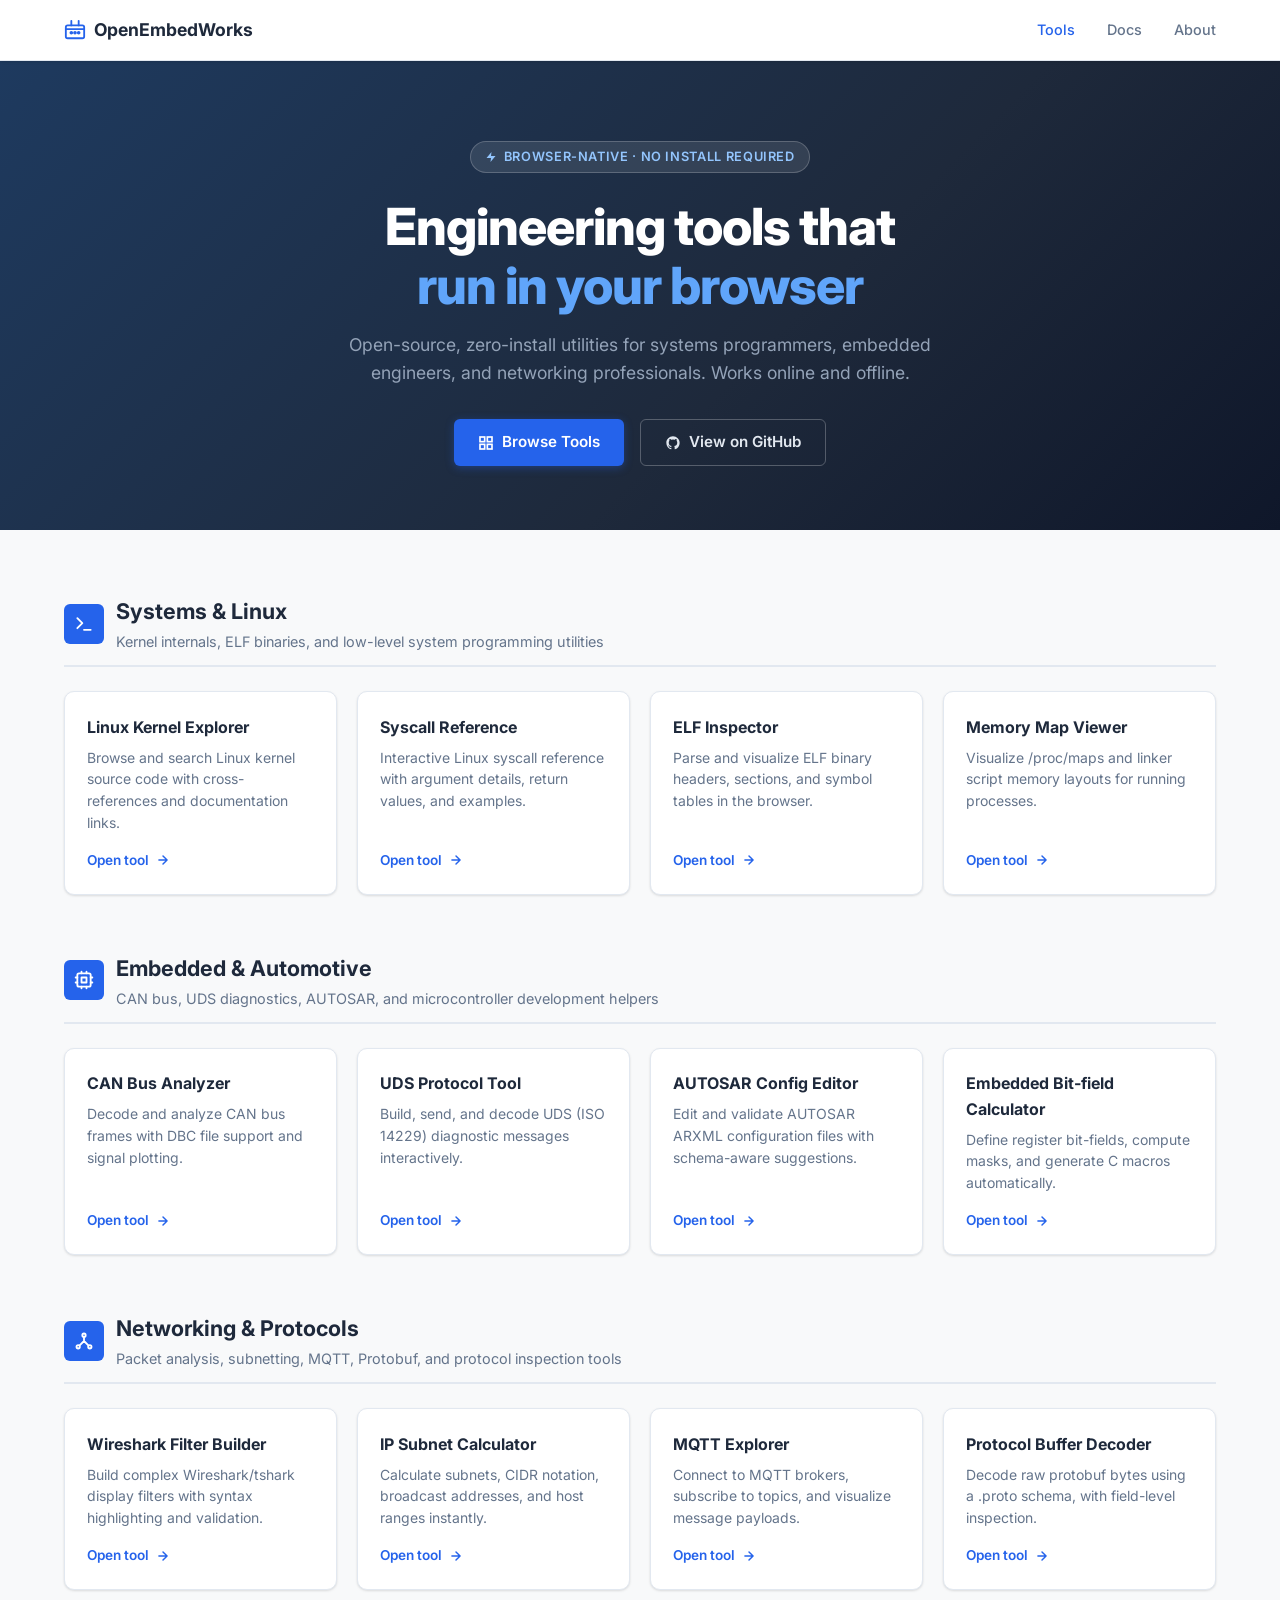
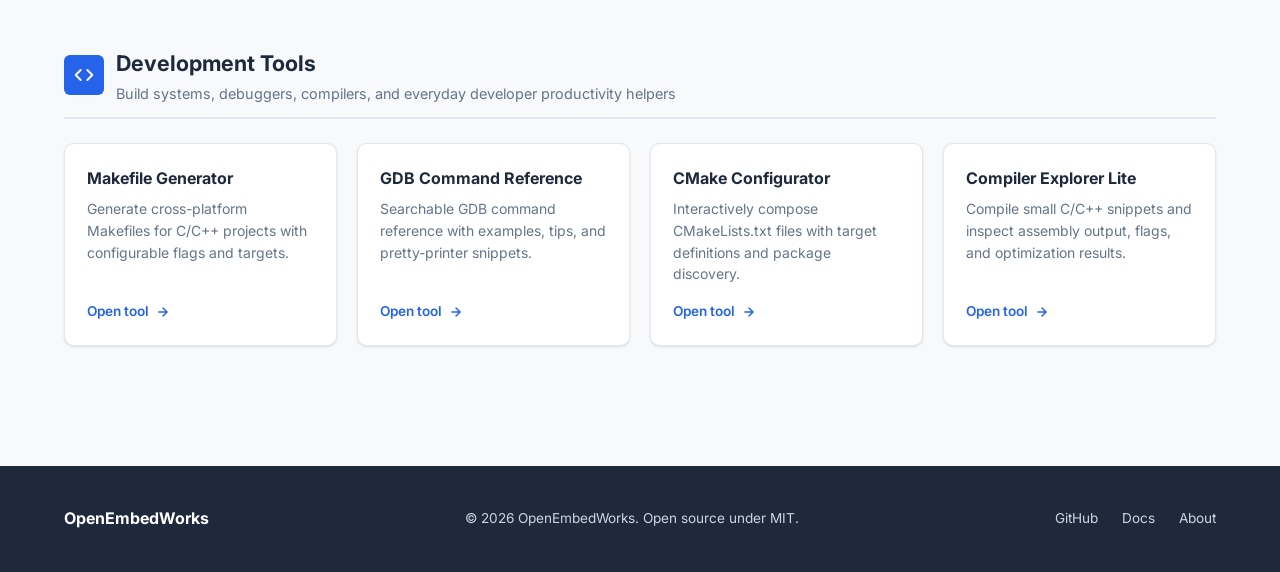
==== index.html @ 78b54194 "feat: add GitHub Pages hub with tool cards, service worker, and responsive design" ====
<!DOCTYPE html>
<html lang="en">
<head>
  <meta charset="UTF-8" />
  <meta name="viewport" content="width=device-width, initial-scale=1.0" />
  <title>OpenEmbedWorks – Browser-Native Engineering Tools</title>
  <meta name="description" content="A hub of free, browser-native engineering tools for systems programming, embedded, automotive, networking, and software development." />

  <!-- Preconnect for fonts -->
  <link rel="preconnect" href="https://fonts.googleapis.com" />
  <link rel="preconnect" href="https://fonts.gstatic.com" crossorigin />
  <link
    href="https://fonts.googleapis.com/css2?family=Inter:wght@400;500;600;700;800&family=JetBrains+Mono:wght@400;500&display=swap"
    rel="stylesheet"
  />

  <!-- Stylesheet -->
  <link rel="stylesheet" href="assets/css/style.css" />

  <!-- Theme color for mobile browsers -->
  <meta name="theme-color" content="#1e293b" />
</head>
<body>

  <!-- ============================================================
       NAVIGATION
       - Add new top-level pages here as <li> items.
       - Set aria-current="page" on the active link.
  ============================================================ -->
  <nav class="site-nav" aria-label="Main navigation">
    <div class="container">
      <!-- Brand / logo -->
      <a href="/" class="nav-brand" aria-label="OpenEmbedWorks home">
        <!-- Circuit-board icon -->
        <svg width="22" height="22" viewBox="0 0 24 24" fill="none"
             stroke="currentColor" stroke-width="2" stroke-linecap="round"
             stroke-linejoin="round" aria-hidden="true">
          <rect x="2" y="7" width="20" height="14" rx="2"/>
          <path d="M16 2v5M8 2v5M2 11h20"/>
          <circle cx="8"  cy="15" r="1" fill="currentColor"/>
          <circle cx="12" cy="15" r="1" fill="currentColor"/>
          <circle cx="16" cy="15" r="1" fill="currentColor"/>
        </svg>
        <span>OpenEmbedWorks</span>
      </a>

      <!-- Navigation links -->
      <ul class="nav-links" role="list">
        <li><a href="/#tools"  aria-current="page">Tools</a></li>
        <li><a href="/docs">Docs</a></li>
        <li><a href="/about">About</a></li>
      </ul>
    </div>
  </nav>

  <!-- ============================================================
       HERO SECTION
  ============================================================ -->
  <header class="hero" role="banner">
    <div class="container">
      <div class="hero-badge">
        <!-- Zap icon -->
        <svg width="12" height="12" viewBox="0 0 24 24" fill="currentColor" aria-hidden="true">
          <path d="M13 2L3 14h9l-1 8 10-12h-9l1-8z"/>
        </svg>
        Browser-Native · No Install Required
      </div>

      <h1>Engineering tools that<br/><span>run in your browser</span></h1>

      <p>
        Open-source, zero-install utilities for systems programmers, embedded
        engineers, and networking professionals. Works online and offline.
      </p>

      <div class="hero-actions">
        <a href="#tools" class="btn btn-primary">
          <!-- Grid icon -->
          <svg width="16" height="16" viewBox="0 0 24 24" fill="none"
               stroke="currentColor" stroke-width="2.5" aria-hidden="true">
            <rect x="3" y="3" width="7" height="7"/><rect x="14" y="3" width="7" height="7"/>
            <rect x="3" y="14" width="7" height="7"/><rect x="14" y="14" width="7" height="7"/>
          </svg>
          Browse Tools
        </a>
        <a href="https://github.com/openembedworks" class="btn btn-outline"
           target="_blank" rel="noopener noreferrer">
          <!-- GitHub icon -->
          <svg width="16" height="16" viewBox="0 0 24 24" fill="currentColor" aria-hidden="true">
            <path d="M12 2C6.477 2 2 6.477 2 12c0 4.418 2.865 8.166 6.839 9.489.5.092.682-.217.682-.482
              0-.237-.009-.866-.013-1.7-2.782.604-3.369-1.34-3.369-1.34-.454-1.156-1.11-1.463-1.11-1.463
              -.908-.62.069-.608.069-.608 1.003.07 1.531 1.03 1.531 1.03.892 1.529 2.341 1.087 2.91.831
              .092-.646.35-1.086.636-1.336-2.22-.253-4.555-1.11-4.555-4.943 0-1.091.39-1.984 1.029-2.683
              -.103-.253-.446-1.27.098-2.647 0 0 .84-.269 2.75 1.025A9.578 9.578 0 0 1 12 6.836a9.59 9.59
              0 0 1 2.504.337c1.909-1.294 2.747-1.025 2.747-1.025.546 1.377.202 2.394.1 2.647.64.699
              1.028 1.592 1.028 2.683 0 3.842-2.339 4.687-4.566 4.935.359.309.678.919.678 1.852 0
              1.336-.012 2.415-.012 2.743 0 .267.18.578.688.48C19.138 20.163 22 16.418 22 12c0-5.523-4.477-10-10-10z"/>
          </svg>
          View on GitHub
        </a>
      </div>
    </div>
  </header>

  <!-- ============================================================
       MAIN CONTENT – TOOL SECTIONS
       id="tools" is the anchor for the "Browse Tools" button.

       HOW TO ADD A NEW SECTION:
         1. Copy one of the <section> blocks below.
         2. Give it a new unique id (e.g. id="security").
         3. Update the section-header text and icon.
         4. Add a matching grid div: &lt;div class="tools-grid" id="grid-{category}"&gt;
         5. Add the new category id to CATEGORY_GRIDS in assets/js/main.js.
         6. Add tools with that category in tools.json.
  ============================================================ -->
  <main id="tools" class="tools-sections">
    <div class="container">

      <!-- 1. Systems & Linux -->
      <section class="category-section" aria-labelledby="heading-systems-linux">
        <div class="section-header">
          <div class="section-icon" aria-hidden="true">
            <!-- Terminal icon -->
            <svg width="20" height="20" viewBox="0 0 24 24" fill="none"
                 stroke="currentColor" stroke-width="2.2" stroke-linecap="round" stroke-linejoin="round">
              <polyline points="4 17 10 11 4 5"/><line x1="12" y1="19" x2="20" y2="19"/>
            </svg>
          </div>
          <div>
            <h2 id="heading-systems-linux">Systems &amp; Linux</h2>
            <p>Kernel internals, ELF binaries, and low-level system programming utilities</p>
          </div>
        </div>
        <!-- Tool cards are injected here by assets/js/main.js -->
        <div class="tools-grid" id="grid-systems-linux" role="list" aria-label="Systems and Linux tools"></div>
      </section>

      <!-- 2. Embedded & Automotive -->
      <section class="category-section" aria-labelledby="heading-embedded-automotive">
        <div class="section-header">
          <div class="section-icon" aria-hidden="true">
            <!-- Cpu icon -->
            <svg width="20" height="20" viewBox="0 0 24 24" fill="none"
                 stroke="currentColor" stroke-width="2.2" stroke-linecap="round" stroke-linejoin="round">
              <rect x="4" y="4" width="16" height="16" rx="2"/>
              <rect x="9" y="9" width="6" height="6"/>
              <path d="M9 2v2M15 2v2M9 20v2M15 20v2M2 9h2M2 15h2M20 9h2M20 15h2"/>
            </svg>
          </div>
          <div>
            <h2 id="heading-embedded-automotive">Embedded &amp; Automotive</h2>
            <p>CAN bus, UDS diagnostics, AUTOSAR, and microcontroller development helpers</p>
          </div>
        </div>
        <!-- Tool cards are injected here by assets/js/main.js -->
        <div class="tools-grid" id="grid-embedded-automotive" role="list" aria-label="Embedded and Automotive tools"></div>
      </section>

      <!-- 3. Networking & Protocols -->
      <section class="category-section" aria-labelledby="heading-networking-protocols">
        <div class="section-header">
          <div class="section-icon" aria-hidden="true">
            <!-- Network icon -->
            <svg width="20" height="20" viewBox="0 0 24 24" fill="none"
                 stroke="currentColor" stroke-width="2.2" stroke-linecap="round" stroke-linejoin="round">
              <circle cx="12" cy="5" r="2"/><circle cx="5" cy="19" r="2"/><circle cx="19" cy="19" r="2"/>
              <path d="M12 7v5M12 12l-5.2 5.2M12 12l5.2 5.2"/>
            </svg>
          </div>
          <div>
            <h2 id="heading-networking-protocols">Networking &amp; Protocols</h2>
            <p>Packet analysis, subnetting, MQTT, Protobuf, and protocol inspection tools</p>
          </div>
        </div>
        <!-- Tool cards are injected here by assets/js/main.js -->
        <div class="tools-grid" id="grid-networking-protocols" role="list" aria-label="Networking and Protocols tools"></div>
      </section>

      <!-- 4. Development Tools -->
      <section class="category-section" aria-labelledby="heading-development-tools">
        <div class="section-header">
          <div class="section-icon" aria-hidden="true">
            <!-- Code icon -->
            <svg width="20" height="20" viewBox="0 0 24 24" fill="none"
                 stroke="currentColor" stroke-width="2.2" stroke-linecap="round" stroke-linejoin="round">
              <polyline points="16 18 22 12 16 6"/><polyline points="8 6 2 12 8 18"/>
            </svg>
          </div>
          <div>
            <h2 id="heading-development-tools">Development Tools</h2>
            <p>Build systems, debuggers, compilers, and everyday developer productivity helpers</p>
          </div>
        </div>
        <!-- Tool cards are injected here by assets/js/main.js -->
        <div class="tools-grid" id="grid-development-tools" role="list" aria-label="Development tools"></div>
      </section>

    </div><!-- /.container -->
  </main>

  <!-- ============================================================
       FOOTER
  ============================================================ -->
  <footer class="site-footer" role="contentinfo">
    <div class="container">
      <div class="footer-inner">
        <span class="footer-brand">OpenEmbedWorks</span>

        <p class="footer-copy">
          &copy; <span id="footer-year"></span> OpenEmbedWorks. Open source under MIT.
        </p>

        <ul class="footer-links" role="list">
          <li><a href="https://github.com/openembedworks" target="_blank" rel="noopener noreferrer">GitHub</a></li>
          <li><a href="/docs">Docs</a></li>
          <li><a href="/about">About</a></li>
        </ul>
      </div>
    </div>
  </footer>

  <!-- Inline script: set current year in footer (no extra request needed) -->
  <script>
    document.getElementById('footer-year').textContent = new Date().getFullYear();
  </script>

  <!-- Main script: loads tools.json and renders cards, registers service worker -->
  <script src="assets/js/main.js" defer></script>

</body>
</html>
---- assets/css/style.css ----
/* ============================================================
   OpenEmbedWorks – Main Stylesheet
   File: assets/css/style.css

   How to customize:
   - Colors: edit the CSS custom properties in :root
   - Fonts: swap the Google Fonts import and update --font-*
   - Card grid columns: adjust --grid-cols-* breakpoints
   ============================================================ */

/* ---------- Reset & Custom Properties ---------- */
*, *::before, *::after { box-sizing: border-box; margin: 0; padding: 0; }

:root {
  --color-bg:          #f8f9fa;
  --color-surface:     #ffffff;
  --color-border:      #e2e8f0;
  --color-primary:     #2563eb;
  --color-primary-dark:#1d4ed8;
  --color-accent:      #0ea5e9;
  --color-text:        #1e293b;
  --color-muted:       #64748b;
  --color-footer-bg:   #1e293b;
  --color-footer-text: #cbd5e1;

  --shadow-sm: 0 1px 3px rgba(0,0,0,.08), 0 1px 2px rgba(0,0,0,.05);
  --shadow-md: 0 4px 12px rgba(0,0,0,.10);
  --shadow-lg: 0 8px 24px rgba(0,0,0,.12);

  --radius-sm: 6px;
  --radius-md: 10px;
  --radius-lg: 16px;

  --font-sans: 'Inter', system-ui, -apple-system, sans-serif;
  --font-mono: 'JetBrains Mono', 'Fira Code', monospace;

  --transition: 0.2s ease;

  --max-width: 1200px;
}

html { scroll-behavior: smooth; }

body {
  font-family: var(--font-sans);
  background: var(--color-bg);
  color: var(--color-text);
  line-height: 1.6;
  min-height: 100vh;
  display: flex;
  flex-direction: column;
}

a { color: var(--color-primary); text-decoration: none; }
a:hover { text-decoration: underline; }

img { max-width: 100%; display: block; }

/* ---------- Utility ---------- */
.container {
  max-width: var(--max-width);
  margin-inline: auto;
  padding-inline: 1.5rem;
}

.sr-only {
  position: absolute; width: 1px; height: 1px;
  overflow: hidden; clip: rect(0,0,0,0); white-space: nowrap;
}

/* ---------- Navigation ---------- */
.site-nav {
  position: sticky;
  top: 0;
  z-index: 100;
  background: var(--color-surface);
  border-bottom: 1px solid var(--color-border);
  box-shadow: var(--shadow-sm);
}

.site-nav .container {
  display: flex;
  align-items: center;
  justify-content: space-between;
  height: 60px;
}

.nav-brand {
  display: flex;
  align-items: center;
  gap: .5rem;
  font-weight: 700;
  font-size: 1.1rem;
  color: var(--color-text);
}

.nav-brand:hover { text-decoration: none; }

.nav-brand svg { color: var(--color-primary); }

.nav-links {
  display: flex;
  gap: 2rem;
  list-style: none;
}

.nav-links a {
  font-size: .9rem;
  font-weight: 500;
  color: var(--color-muted);
  transition: color var(--transition);
}

.nav-links a:hover,
.nav-links a[aria-current="page"] {
  color: var(--color-primary);
  text-decoration: none;
}

/* ---------- Hero ---------- */
.hero {
  background: linear-gradient(135deg, #1e3a5f 0%, #1e293b 60%, #0f172a 100%);
  color: #fff;
  padding: 5rem 0 4rem;
  text-align: center;
}

.hero-badge {
  display: inline-flex;
  align-items: center;
  gap: .4rem;
  background: rgba(255,255,255,.1);
  border: 1px solid rgba(255,255,255,.2);
  border-radius: 999px;
  padding: .3rem .9rem;
  font-size: .8rem;
  font-weight: 600;
  letter-spacing: .05em;
  text-transform: uppercase;
  margin-bottom: 1.5rem;
  color: #93c5fd;
}

.hero h1 {
  font-size: clamp(2rem, 5vw, 3.2rem);
  font-weight: 800;
  line-height: 1.15;
  margin-bottom: 1rem;
  letter-spacing: -.02em;
}

.hero h1 span { color: #60a5fa; }

.hero p {
  font-size: 1.1rem;
  color: #94a3b8;
  max-width: 600px;
  margin: 0 auto 2rem;
}

.hero-actions {
  display: flex;
  gap: 1rem;
  justify-content: center;
  flex-wrap: wrap;
}

.btn {
  display: inline-flex;
  align-items: center;
  gap: .5rem;
  padding: .65rem 1.5rem;
  border-radius: var(--radius-sm);
  font-size: .95rem;
  font-weight: 600;
  transition: all var(--transition);
  cursor: pointer;
  border: none;
}

.btn-primary {
  background: var(--color-primary);
  color: #fff;
  box-shadow: 0 2px 8px rgba(37,99,235,.35);
}

.btn-primary:hover {
  background: var(--color-primary-dark);
  text-decoration: none;
  transform: translateY(-1px);
  box-shadow: 0 4px 14px rgba(37,99,235,.45);
}

.btn-outline {
  background: transparent;
  color: #e2e8f0;
  border: 1px solid rgba(255,255,255,.25);
}

.btn-outline:hover {
  background: rgba(255,255,255,.08);
  text-decoration: none;
  transform: translateY(-1px);
}

/* ---------- Sections ---------- */
.tools-sections { padding: 4rem 0; flex: 1; }

.category-section { margin-bottom: 3.5rem; }

.section-header {
  display: flex;
  align-items: center;
  gap: .75rem;
  margin-bottom: 1.5rem;
  padding-bottom: .75rem;
  border-bottom: 2px solid var(--color-border);
}

.section-icon {
  display: flex;
  align-items: center;
  justify-content: center;
  width: 40px;
  height: 40px;
  border-radius: var(--radius-sm);
  background: var(--color-primary);
  color: #fff;
  flex-shrink: 0;
}

.section-header h2 {
  font-size: 1.35rem;
  font-weight: 700;
  color: var(--color-text);
}

.section-header p {
  font-size: .9rem;
  color: var(--color-muted);
  margin-top: .1rem;
}

/* ---------- Tool Cards Grid ---------- */
.tools-grid {
  display: grid;
  grid-template-columns: repeat(auto-fill, minmax(260px, 1fr));
  gap: 1.25rem;
}

/* ---------- Tool Card ---------- */
.tool-card {
  background: var(--color-surface);
  border: 1px solid var(--color-border);
  border-radius: var(--radius-md);
  padding: 1.4rem;
  box-shadow: var(--shadow-sm);
  transition: box-shadow var(--transition), transform var(--transition), border-color var(--transition);
  display: flex;
  flex-direction: column;
}

.tool-card:hover {
  box-shadow: var(--shadow-md);
  transform: translateY(-2px);
  border-color: #bfdbfe;
}

.tool-card-title {
  font-size: 1rem;
  font-weight: 700;
  color: var(--color-text);
  margin-bottom: .4rem;
}

.tool-card-desc {
  font-size: .875rem;
  color: var(--color-muted);
  line-height: 1.55;
  flex: 1;
  margin-bottom: 1rem;
}

.tool-card-link {
  display: inline-flex;
  align-items: center;
  gap: .4rem;
  font-size: .85rem;
  font-weight: 600;
  color: var(--color-primary);
  transition: gap var(--transition);
}

.tool-card-link:hover {
  text-decoration: none;
  gap: .65rem;
}

/* ---------- Loading & Error states ---------- */
.tools-loading,
.tools-error {
  text-align: center;
  padding: 3rem 1rem;
  color: var(--color-muted);
}

.tools-error { color: #ef4444; }

.skeleton {
  background: linear-gradient(90deg, #e2e8f0 25%, #f1f5f9 50%, #e2e8f0 75%);
  background-size: 200% 100%;
  animation: shimmer 1.4s infinite;
  border-radius: var(--radius-sm);
}

.skeleton-card {
  height: 140px;
  border-radius: var(--radius-md);
}

@keyframes shimmer {
  0%   { background-position: 200% 0; }
  100% { background-position: -200% 0; }
}

/* ---------- Footer ---------- */
.site-footer {
  background: var(--color-footer-bg);
  color: var(--color-footer-text);
  padding: 2.5rem 0;
  margin-top: auto;
}

.footer-inner {
  display: flex;
  align-items: center;
  justify-content: space-between;
  flex-wrap: wrap;
  gap: 1rem;
}

.footer-brand {
  font-weight: 700;
  font-size: 1rem;
  color: #fff;
}

.footer-copy {
  font-size: .85rem;
  color: var(--color-footer-text);
}

.footer-links {
  display: flex;
  gap: 1.5rem;
  list-style: none;
  font-size: .85rem;
}

.footer-links a {
  color: var(--color-footer-text);
  transition: color var(--transition);
}

.footer-links a:hover {
  color: #fff;
  text-decoration: none;
}

/* ---------- Responsive ---------- */
@media (max-width: 640px) {
  .nav-links { gap: 1.2rem; }
  .nav-links a { font-size: .82rem; }
  .tools-grid { grid-template-columns: 1fr; }
  .footer-inner { flex-direction: column; text-align: center; }
  .footer-links { justify-content: center; }
}

@media (max-width: 400px) {
  .nav-brand span { display: none; }
}
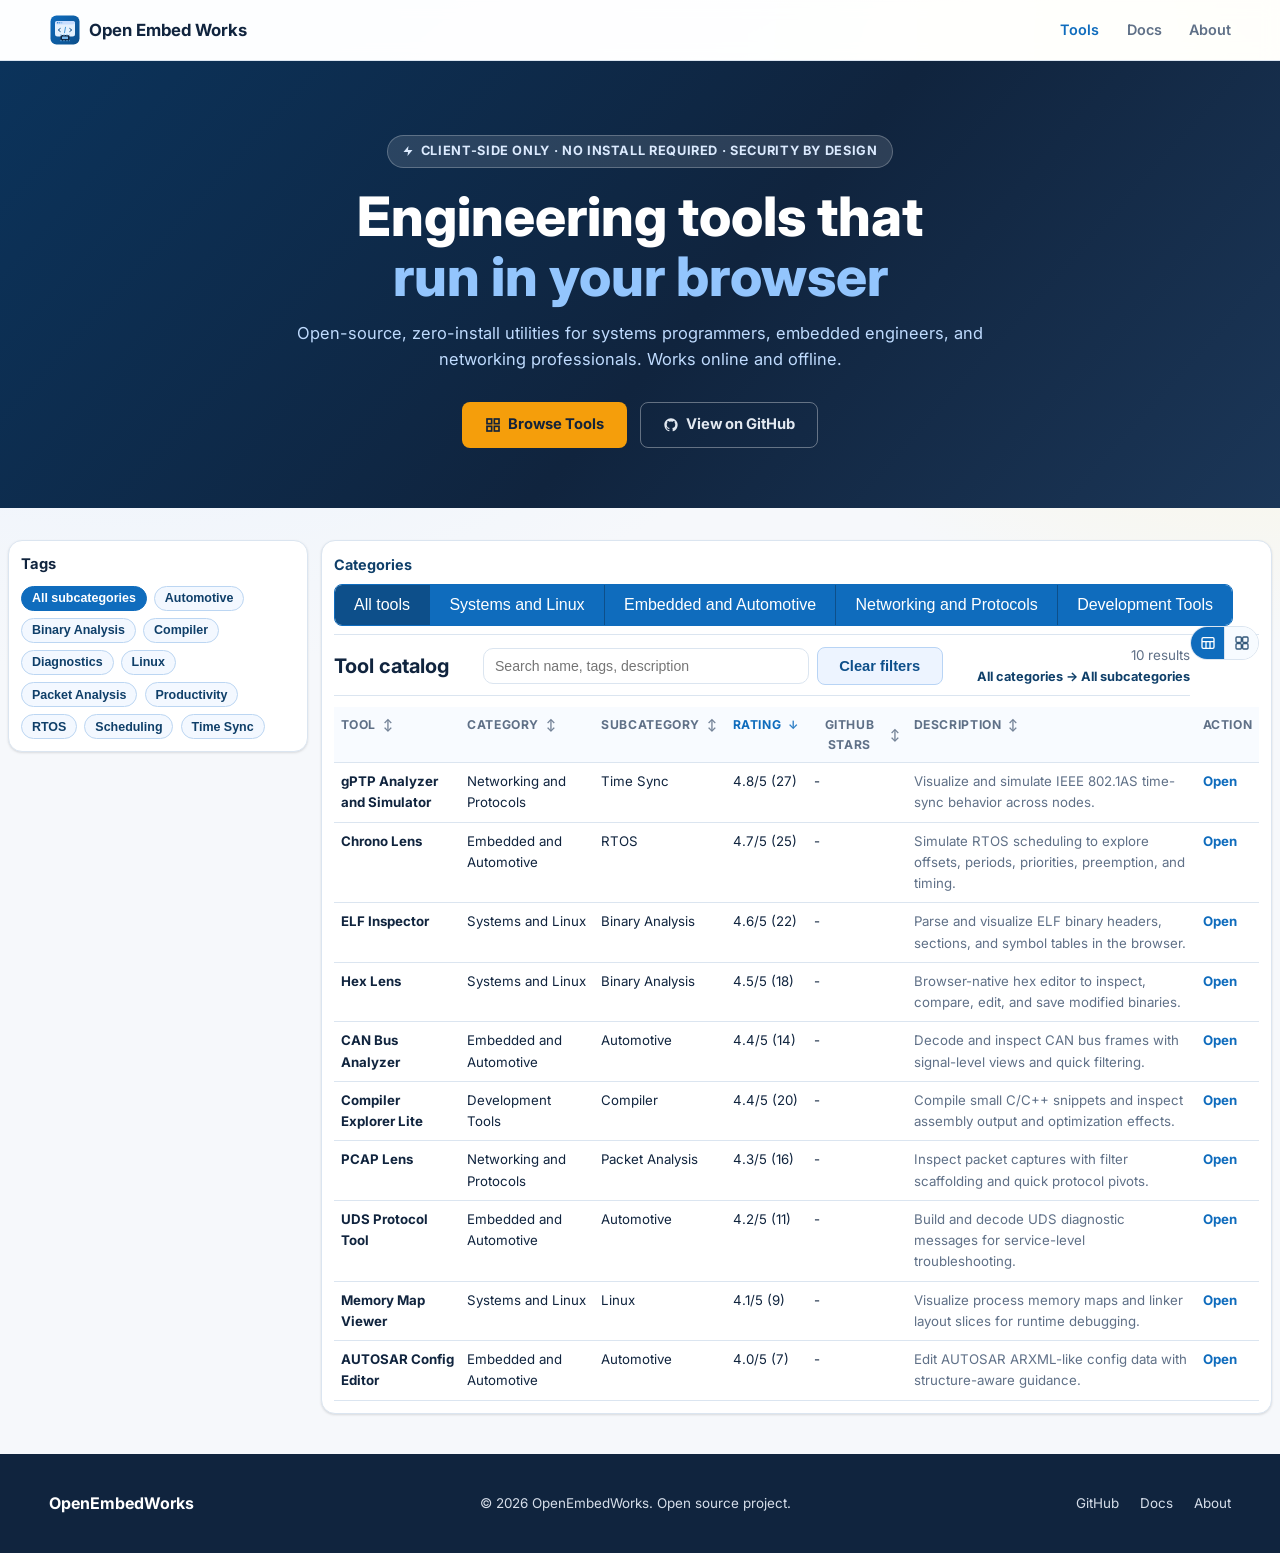
==== commit 5eeb5088: "Add docs/about pages and refine catalog UI" ====
--- a/index.html
+++ b/index.html
@@ -3,8 +3,23 @@
 <head>
   <meta charset="UTF-8" />
   <meta name="viewport" content="width=device-width, initial-scale=1.0" />
-  <title>OpenEmbedWorks – Browser-Native Engineering Tools</title>
-  <meta name="description" content="A hub of free, browser-native engineering tools for systems programming, embedded, automotive, networking, and software development." />
+  <title>OpenEmbedWorks | Engineering Tools Catalog</title>
+  <meta name="description" content="OpenEmbedWorks is a browser-native engineering tool catalog with faceted search, tags, ratings, and offline-friendly access." />
+  <meta name="keywords" content="embedded tools, automotive tools, linux tools, networking tools, browser engineering utilities" />
+  <meta name="robots" content="index, follow, max-image-preview:large" />
+  <link rel="canonical" href="https://openembedworks.github.io/" />
+
+  <meta property="og:type" content="website" />
+  <meta property="og:title" content="OpenEmbedWorks | Engineering Tools Catalog" />
+  <meta property="og:description" content="Discover browser-native tools for systems, embedded, automotive, networking, and development workflows." />
+  <meta property="og:url" content="https://openembedworks.github.io/" />
+  <meta property="og:site_name" content="OpenEmbedWorks" />
+  <meta property="og:image" content="https://openembedworks.github.io/assets/og-cover.svg" />
+
+  <meta name="twitter:card" content="summary_large_image" />
+  <meta name="twitter:title" content="OpenEmbedWorks | Engineering Tools Catalog" />
+  <meta name="twitter:description" content="Faceted discovery for browser-native engineering tools." />
+  <meta name="twitter:image" content="https://openembedworks.github.io/assets/og-cover.svg" />
 
   <!-- Preconnect for fonts -->
   <link rel="preconnect" href="https://fonts.googleapis.com" />
@@ -19,6 +34,44 @@
 
   <!-- Theme color for mobile browsers -->
   <meta name="theme-color" content="#1e293b" />
+
+  <script type="application/ld+json">
+    {
+      "@context": "https://schema.org",
+      "@type": "WebSite",
+      "name": "OpenEmbedWorks",
+      "url": "https://openembedworks.github.io/",
+      "description": "Browser-native engineering tools catalog.",
+      "inLanguage": "en",
+      "potentialAction": {
+        "@type": "SearchAction",
+        "target": "https://openembedworks.github.io/?q={search_term_string}",
+        "query-input": "required name=search_term_string"
+      }
+    }
+  </script>
+
+  <script type="application/ld+json">
+    {
+      "@context": "https://schema.org",
+      "@type": "ItemList",
+      "name": "OpenEmbedWorks Tools",
+      "itemListOrder": "https://schema.org/ItemListOrderAscending",
+      "numberOfItems": 10,
+      "itemListElement": [
+        {"@type": "ListItem", "position": 1, "name": "Hex Lens", "url": "https://openembedworks.github.io/#tools"},
+        {"@type": "ListItem", "position": 2, "name": "ELF Inspector", "url": "https://openembedworks.github.io/#tools"},
+        {"@type": "ListItem", "position": 3, "name": "Memory Map Viewer", "url": "https://openembedworks.github.io/#tools"},
+        {"@type": "ListItem", "position": 4, "name": "CAN Bus Analyzer", "url": "https://openembedworks.github.io/#tools"},
+        {"@type": "ListItem", "position": 5, "name": "UDS Protocol Tool", "url": "https://openembedworks.github.io/#tools"},
+        {"@type": "ListItem", "position": 6, "name": "AUTOSAR Config Editor", "url": "https://openembedworks.github.io/#tools"},
+        {"@type": "ListItem", "position": 7, "name": "Chrono Lens", "url": "https://openembedworks.github.io/#tools"},
+        {"@type": "ListItem", "position": 8, "name": "gPTP Analyzer and Simulator", "url": "https://openembedworks.github.io/#tools"},
+        {"@type": "ListItem", "position": 9, "name": "PCAP Lens", "url": "https://openembedworks.github.io/#tools"},
+        {"@type": "ListItem", "position": 10, "name": "Compiler Explorer Lite", "url": "https://openembedworks.github.io/#tools"}
+      ]
+    }
+  </script>
 </head>
 <body>
 
@@ -30,25 +83,16 @@
   <nav class="site-nav" aria-label="Main navigation">
     <div class="container">
       <!-- Brand / logo -->
-      <a href="/" class="nav-brand" aria-label="OpenEmbedWorks home">
-        <!-- Circuit-board icon -->
-        <svg width="22" height="22" viewBox="0 0 24 24" fill="none"
-             stroke="currentColor" stroke-width="2" stroke-linecap="round"
-             stroke-linejoin="round" aria-hidden="true">
-          <rect x="2" y="7" width="20" height="14" rx="2"/>
-          <path d="M16 2v5M8 2v5M2 11h20"/>
-          <circle cx="8"  cy="15" r="1" fill="currentColor"/>
-          <circle cx="12" cy="15" r="1" fill="currentColor"/>
-          <circle cx="16" cy="15" r="1" fill="currentColor"/>
-        </svg>
-        <span>OpenEmbedWorks</span>
+      <a href="./" class="nav-brand" aria-label="OpenEmbedWorks home">
+        <img src="assets/oew-logo.svg" class="nav-logo" width="32" height="32" alt="" aria-hidden="true" />
+        <span>Open Embed Works</span>
       </a>
 
       <!-- Navigation links -->
       <ul class="nav-links" role="list">
-        <li><a href="/#tools"  aria-current="page">Tools</a></li>
-        <li><a href="/docs">Docs</a></li>
-        <li><a href="/about">About</a></li>
+        <li><a href="#tools"  aria-current="page">Tools</a></li>
+        <li><a href="./docs.html">Docs</a></li>
+        <li><a href="./about.html">About</a></li>
       </ul>
     </div>
   </nav>
@@ -63,7 +107,7 @@
         <svg width="12" height="12" viewBox="0 0 24 24" fill="currentColor" aria-hidden="true">
           <path d="M13 2L3 14h9l-1 8 10-12h-9l1-8z"/>
         </svg>
-        Browser-Native · No Install Required
+        Client-Side Only · No Install Required · Security by Design
       </div>
 
       <h1>Engineering tools that<br/><span>run in your browser</span></h1>
@@ -102,101 +146,71 @@
     </div>
   </header>
 
-  <!-- ============================================================
-       MAIN CONTENT – TOOL SECTIONS
-       id="tools" is the anchor for the "Browse Tools" button.
-
-       HOW TO ADD A NEW SECTION:
-         1. Copy one of the <section> blocks below.
-         2. Give it a new unique id (e.g. id="security").
-         3. Update the section-header text and icon.
-         4. Add a matching grid div: &lt;div class="tools-grid" id="grid-{category}"&gt;
-         5. Add the new category id to CATEGORY_GRIDS in assets/js/main.js.
-         6. Add tools with that category in tools.json.
-  ============================================================ -->
-  <main id="tools" class="tools-sections">
+  <main id="tools" class="tools-sections" aria-label="Tool catalog">
     <div class="container">
-
-      <!-- 1. Systems & Linux -->
-      <section class="category-section" aria-labelledby="heading-systems-linux">
-        <div class="section-header">
-          <div class="section-icon" aria-hidden="true">
-            <!-- Terminal icon -->
-            <svg width="20" height="20" viewBox="0 0 24 24" fill="none"
-                 stroke="currentColor" stroke-width="2.2" stroke-linecap="round" stroke-linejoin="round">
-              <polyline points="4 17 10 11 4 5"/><line x1="12" y1="19" x2="20" y2="19"/>
-            </svg>
+      <section class="catalog-shell">
+        <aside class="catalog-sidebar" aria-label="Filter tools">
+          <div class="sidebar-card">
+            <h3>Tags</h3>
+            <div id="subcategory-list" class="subcategory-facets"></div>
           </div>
-          <div>
-            <h2 id="heading-systems-linux">Systems &amp; Linux</h2>
-            <p>Kernel internals, ELF binaries, and low-level system programming utilities</p>
+        </aside>
+
+        <section class="catalog-results" aria-label="Search results">
+          <div class="catalog-categories-bar" aria-label="Categories">
+            <h3>Categories</h3>
+            <ul id="category-list" class="facet-list" role="list"></ul>
+            <div class="view-toggle" role="group" aria-label="Catalog view mode">
+                <button id="view-table" type="button" class="view-btn is-active" aria-pressed="true" aria-label="Table view" title="Table view">
+                  <svg viewBox="0 0 24 24" aria-hidden="true" focusable="false">
+                    <rect x="3" y="4" width="18" height="16" rx="2" ry="2" fill="none" stroke="currentColor" stroke-width="2"/>
+                    <path d="M3 10h18M9 10v10M15 10v10" fill="none" stroke="currentColor" stroke-width="2"/>
+                  </svg>
+                </button>
+                <button id="view-tiles" type="button" class="view-btn" aria-pressed="false" aria-label="Tile view" title="Tile view">
+                  <svg viewBox="0 0 24 24" aria-hidden="true" focusable="false">
+                    <rect x="3" y="3" width="8" height="8" rx="1.5" fill="none" stroke="currentColor" stroke-width="2"/>
+                    <rect x="13" y="3" width="8" height="8" rx="1.5" fill="none" stroke="currentColor" stroke-width="2"/>
+                    <rect x="3" y="13" width="8" height="8" rx="1.5" fill="none" stroke="currentColor" stroke-width="2"/>
+                    <rect x="13" y="13" width="8" height="8" rx="1.5" fill="none" stroke="currentColor" stroke-width="2"/>
+                  </svg>
+                </button>
+              </div>
           </div>
-        </div>
-        <!-- Tool cards are injected here by assets/js/main.js -->
-        <div class="tools-grid" id="grid-systems-linux" role="list" aria-label="Systems and Linux tools"></div>
+
+          <header class="results-header">
+            <h2>Tool catalog</h2>
+            <div class="results-controls" aria-label="Catalog search controls">
+              <input id="search-input" class="search-input" type="search" aria-label="Search tools" placeholder="Search name, tags, description" />
+              <button id="clear-filters" class="btn btn-clear" type="button">Clear filters</button>
+            </div>
+            <div class="results-meta">
+              
+              <p id="results-count">0 results</p>
+              <p id="active-path" class="active-path"></p>
+              <p id="catalog-status" class="catalog-status" aria-live="polite"></p>
+            </div>
+          </header>
+          <div id="tools-table-wrap" class="table-wrap">
+            <table class="tools-table" aria-label="Tools list">
+              <thead>
+                <tr>
+                  <th scope="col" data-sort="name"><button type="button" class="col-sort-btn">Tool <span class="sort-indicator" aria-hidden="true"></span></button></th>
+                  <th scope="col" data-sort="category"><button type="button" class="col-sort-btn">Category <span class="sort-indicator" aria-hidden="true"></span></button></th>
+                  <th scope="col" data-sort="subcategory"><button type="button" class="col-sort-btn">Subcategory <span class="sort-indicator" aria-hidden="true"></span></button></th>
+                  <th scope="col" data-sort="rating"><button type="button" class="col-sort-btn">Rating <span class="sort-indicator" aria-hidden="true"></span></button></th>
+                  <th scope="col" data-sort="stars"><button type="button" class="col-sort-btn">GitHub stars <span class="sort-indicator" aria-hidden="true"></span></button></th>
+                  <th scope="col" data-sort="description"><button type="button" class="col-sort-btn">Description <span class="sort-indicator" aria-hidden="true"></span></button></th>
+                  <th scope="col">Action</th>
+                </tr>
+              </thead>
+              <tbody id="tools-table-body"></tbody>
+            </table>
+          </div>
+          <div id="tools-tiles" class="tools-tiles" hidden></div>
+        </section>
       </section>
-
-      <!-- 2. Embedded & Automotive -->
-      <section class="category-section" aria-labelledby="heading-embedded-automotive">
-        <div class="section-header">
-          <div class="section-icon" aria-hidden="true">
-            <!-- Cpu icon -->
-            <svg width="20" height="20" viewBox="0 0 24 24" fill="none"
-                 stroke="currentColor" stroke-width="2.2" stroke-linecap="round" stroke-linejoin="round">
-              <rect x="4" y="4" width="16" height="16" rx="2"/>
-              <rect x="9" y="9" width="6" height="6"/>
-              <path d="M9 2v2M15 2v2M9 20v2M15 20v2M2 9h2M2 15h2M20 9h2M20 15h2"/>
-            </svg>
-          </div>
-          <div>
-            <h2 id="heading-embedded-automotive">Embedded &amp; Automotive</h2>
-            <p>CAN bus, UDS diagnostics, AUTOSAR, and microcontroller development helpers</p>
-          </div>
-        </div>
-        <!-- Tool cards are injected here by assets/js/main.js -->
-        <div class="tools-grid" id="grid-embedded-automotive" role="list" aria-label="Embedded and Automotive tools"></div>
-      </section>
-
-      <!-- 3. Networking & Protocols -->
-      <section class="category-section" aria-labelledby="heading-networking-protocols">
-        <div class="section-header">
-          <div class="section-icon" aria-hidden="true">
-            <!-- Network icon -->
-            <svg width="20" height="20" viewBox="0 0 24 24" fill="none"
-                 stroke="currentColor" stroke-width="2.2" stroke-linecap="round" stroke-linejoin="round">
-              <circle cx="12" cy="5" r="2"/><circle cx="5" cy="19" r="2"/><circle cx="19" cy="19" r="2"/>
-              <path d="M12 7v5M12 12l-5.2 5.2M12 12l5.2 5.2"/>
-            </svg>
-          </div>
-          <div>
-            <h2 id="heading-networking-protocols">Networking &amp; Protocols</h2>
-            <p>Packet analysis, subnetting, MQTT, Protobuf, and protocol inspection tools</p>
-          </div>
-        </div>
-        <!-- Tool cards are injected here by assets/js/main.js -->
-        <div class="tools-grid" id="grid-networking-protocols" role="list" aria-label="Networking and Protocols tools"></div>
-      </section>
-
-      <!-- 4. Development Tools -->
-      <section class="category-section" aria-labelledby="heading-development-tools">
-        <div class="section-header">
-          <div class="section-icon" aria-hidden="true">
-            <!-- Code icon -->
-            <svg width="20" height="20" viewBox="0 0 24 24" fill="none"
-                 stroke="currentColor" stroke-width="2.2" stroke-linecap="round" stroke-linejoin="round">
-              <polyline points="16 18 22 12 16 6"/><polyline points="8 6 2 12 8 18"/>
-            </svg>
-          </div>
-          <div>
-            <h2 id="heading-development-tools">Development Tools</h2>
-            <p>Build systems, debuggers, compilers, and everyday developer productivity helpers</p>
-          </div>
-        </div>
-        <!-- Tool cards are injected here by assets/js/main.js -->
-        <div class="tools-grid" id="grid-development-tools" role="list" aria-label="Development tools"></div>
-      </section>
-
-    </div><!-- /.container -->
+    </div>
   </main>
 
   <!-- ============================================================
@@ -208,18 +222,139 @@
         <span class="footer-brand">OpenEmbedWorks</span>
 
         <p class="footer-copy">
-          &copy; <span id="footer-year"></span> OpenEmbedWorks. Open source under MIT.
+          &copy; <span id="footer-year"></span> OpenEmbedWorks. Open source project.
         </p>
 
         <ul class="footer-links" role="list">
           <li><a href="https://github.com/openembedworks" target="_blank" rel="noopener noreferrer">GitHub</a></li>
-          <li><a href="/docs">Docs</a></li>
-          <li><a href="/about">About</a></li>
+          <li><a href="./docs.html">Docs</a></li>
+          <li><a href="./about.html">About</a></li>
         </ul>
       </div>
     </div>
   </footer>
 
+  <!-- Embedded fallback data for local file:// usage where fetch to JSON is blocked -->
+  <script id="tools-data" type="application/json">
+    {
+      "_schemaVersion": "2.0",
+      "categories": [
+        { "id": "systems-linux", "label": "Systems and Linux", "order": 1 },
+        { "id": "embedded-automotive", "label": "Embedded and Automotive", "order": 2 },
+        { "id": "networking-protocols", "label": "Networking and Protocols", "order": 3 },
+        { "id": "development-tools", "label": "Development Tools", "order": 4 }
+      ],
+      "tags": [
+        { "id": "binary-analysis", "label": "Binary Analysis" },
+        { "id": "linux", "label": "Linux" },
+        { "id": "diagnostics", "label": "Diagnostics" },
+        { "id": "automotive", "label": "Automotive" },
+        { "id": "rtos", "label": "RTOS" },
+        { "id": "scheduling", "label": "Scheduling" },
+        { "id": "timesync", "label": "Time Sync" },
+        { "id": "packet", "label": "Packet Analysis" },
+        { "id": "compiler", "label": "Compiler" },
+        { "id": "productivity", "label": "Productivity" }
+      ],
+      "tools": [
+        {
+          "id": "hex-lens",
+          "name": "Hex Lens",
+          "category": "systems-linux",
+          "tags": ["binary-analysis", "linux"],
+          "description": "Browser-native hex editor to inspect, compare, edit, and save modified binaries.",
+          "url": "#",
+          "githubRepo": "openembedworks/openembedworks.github.io",
+          "rating": { "value": 4.5, "count": 18, "source": "seed" }
+        },
+        {
+          "id": "elf-inspector",
+          "name": "ELF Inspector",
+          "category": "systems-linux",
+          "tags": ["binary-analysis", "linux"],
+          "description": "Parse and visualize ELF binary headers, sections, and symbol tables in the browser.",
+          "url": "#",
+          "githubRepo": "openembedworks/ElfFileAnalyzer",
+          "rating": { "value": 4.6, "count": 22, "source": "seed" }
+        },
+        {
+          "id": "memory-map-viewer",
+          "name": "Memory Map Viewer",
+          "category": "systems-linux",
+          "tags": ["linux", "binary-analysis"],
+          "description": "Visualize process memory maps and linker layout slices for runtime debugging.",
+          "url": "#",
+          "rating": { "value": 4.1, "count": 9, "source": "seed" }
+        },
+        {
+          "id": "can-bus-analyzer",
+          "name": "CAN Bus Analyzer",
+          "category": "embedded-automotive",
+          "tags": ["automotive", "diagnostics"],
+          "description": "Decode and inspect CAN bus frames with signal-level views and quick filtering.",
+          "url": "#",
+          "rating": { "value": 4.4, "count": 14, "source": "seed" }
+        },
+        {
+          "id": "uds-protocol-tool",
+          "name": "UDS Protocol Tool",
+          "category": "embedded-automotive",
+          "tags": ["automotive", "diagnostics"],
+          "description": "Build and decode UDS diagnostic messages for service-level troubleshooting.",
+          "url": "#",
+          "rating": { "value": 4.2, "count": 11, "source": "seed" }
+        },
+        {
+          "id": "autosar-config-editor",
+          "name": "AUTOSAR Config Editor",
+          "category": "embedded-automotive",
+          "tags": ["automotive", "productivity"],
+          "description": "Edit AUTOSAR ARXML-like config data with structure-aware guidance.",
+          "url": "#",
+          "rating": { "value": 4.0, "count": 7, "source": "seed" }
+        },
+        {
+          "id": "chrono-lens",
+          "name": "Chrono Lens",
+          "category": "embedded-automotive",
+          "tags": ["rtos", "scheduling"],
+          "description": "Simulate RTOS scheduling to explore offsets, periods, priorities, preemption, and timing.",
+          "url": "#",
+          "githubRepo": "openembedworks/ChronoLens",
+          "rating": { "value": 4.7, "count": 25, "source": "seed" }
+        },
+        {
+          "id": "gptp-analyzer-simulator",
+          "name": "gPTP Analyzer and Simulator",
+          "category": "networking-protocols",
+          "tags": ["timesync", "packet"],
+          "description": "Visualize and simulate IEEE 802.1AS time-sync behavior across nodes.",
+          "url": "#",
+          "githubRepo": "openembedworks/timesync_sim",
+          "rating": { "value": 4.8, "count": 27, "source": "seed" }
+        },
+        {
+          "id": "pcap-lens",
+          "name": "PCAP Lens",
+          "category": "networking-protocols",
+          "tags": ["packet", "diagnostics"],
+          "description": "Inspect packet captures with filter scaffolding and quick protocol pivots.",
+          "url": "#",
+          "rating": { "value": 4.3, "count": 16, "source": "seed" }
+        },
+        {
+          "id": "compiler-explorer-lite",
+          "name": "Compiler Explorer Lite",
+          "category": "development-tools",
+          "tags": ["compiler", "productivity"],
+          "description": "Compile small C/C++ snippets and inspect assembly output and optimization effects.",
+          "url": "#",
+          "rating": { "value": 4.4, "count": 20, "source": "seed" }
+        }
+      ]
+    }
+  </script>
+
   <!-- Inline script: set current year in footer (no extra request needed) -->
   <script>
     document.getElementById('footer-year').textContent = new Date().getFullYear();
--- a/assets/css/style.css
+++ b/assets/css/style.css
@@ -1,49 +1,39 @@
 /* ============================================================
-   OpenEmbedWorks – Main Stylesheet
+   OpenEmbedWorks - Main Stylesheet
    File: assets/css/style.css
-
-   How to customize:
-   - Colors: edit the CSS custom properties in :root
-   - Fonts: swap the Google Fonts import and update --font-*
-   - Card grid columns: adjust --grid-cols-* breakpoints
    ============================================================ */
 
-/* ---------- Reset & Custom Properties ---------- */
 *, *::before, *::after { box-sizing: border-box; margin: 0; padding: 0; }
 
 :root {
-  --color-bg:          #f8f9fa;
-  --color-surface:     #ffffff;
-  --color-border:      #e2e8f0;
-  --color-primary:     #2563eb;
-  --color-primary-dark:#1d4ed8;
-  --color-accent:      #0ea5e9;
-  --color-text:        #1e293b;
-  --color-muted:       #64748b;
-  --color-footer-bg:   #1e293b;
-  --color-footer-text: #cbd5e1;
-
-  --shadow-sm: 0 1px 3px rgba(0,0,0,.08), 0 1px 2px rgba(0,0,0,.05);
-  --shadow-md: 0 4px 12px rgba(0,0,0,.10);
-  --shadow-lg: 0 8px 24px rgba(0,0,0,.12);
-
-  --radius-sm: 6px;
-  --radius-md: 10px;
-  --radius-lg: 16px;
+  --color-bg: #f6f8fb;
+  --color-surface: #ffffff;
+  --color-border: #dbe5f0;
+  --color-primary: #0f6cbd;
+  --color-primary-dark: #0d4f8a;
+  --color-accent: #f59e0b;
+  --color-text: #10243e;
+  --color-muted: #5f7087;
+  --color-footer-bg: #10243e;
+  --color-footer-text: #d6deea;
+
+  --shadow-sm: 0 1px 3px rgba(0, 0, 0, .08), 0 1px 2px rgba(0, 0, 0, .05);
+  --shadow-md: 0 10px 26px rgba(0, 0, 0, .11);
+
+  --radius-sm: 8px;
+  --radius-md: 14px;
 
   --font-sans: 'Inter', system-ui, -apple-system, sans-serif;
-  --font-mono: 'JetBrains Mono', 'Fira Code', monospace;
-
-  --transition: 0.2s ease;
-
-  --max-width: 1200px;
+  --max-width: 1220px;
 }
 
 html { scroll-behavior: smooth; }
 
 body {
   font-family: var(--font-sans);
-  background: var(--color-bg);
+  background: radial-gradient(circle at 10% -20%, #dbeafe, transparent 45%),
+              radial-gradient(circle at 100% 0%, #fef3c7, transparent 32%),
+              var(--color-bg);
   color: var(--color-text);
   line-height: 1.6;
   min-height: 100vh;
@@ -54,28 +44,19 @@
 a { color: var(--color-primary); text-decoration: none; }
 a:hover { text-decoration: underline; }
 
-img { max-width: 100%; display: block; }
-
-/* ---------- Utility ---------- */
 .container {
   max-width: var(--max-width);
   margin-inline: auto;
-  padding-inline: 1.5rem;
-}
-
-.sr-only {
-  position: absolute; width: 1px; height: 1px;
-  overflow: hidden; clip: rect(0,0,0,0); white-space: nowrap;
-}
-
-/* ---------- Navigation ---------- */
+  padding-inline: 1.2rem;
+}
+
 .site-nav {
   position: sticky;
   top: 0;
   z-index: 100;
-  background: var(--color-surface);
+  background: rgba(255, 255, 255, .92);
   border-bottom: 1px solid var(--color-border);
-  box-shadow: var(--shadow-sm);
+  backdrop-filter: blur(8px);
 }
 
 .site-nav .container {
@@ -90,25 +71,30 @@
   align-items: center;
   gap: .5rem;
   font-weight: 700;
-  font-size: 1.1rem;
+  font-size: 1.05rem;
   color: var(--color-text);
 }
 
 .nav-brand:hover { text-decoration: none; }
-
 .nav-brand svg { color: var(--color-primary); }
 
+.nav-logo {
+  width: 32px;
+  height: 32px;
+  display: block;
+  border-radius: 6px;
+}
+
 .nav-links {
   display: flex;
-  gap: 2rem;
+  gap: 1.7rem;
   list-style: none;
 }
 
 .nav-links a {
   font-size: .9rem;
-  font-weight: 500;
-  color: var(--color-muted);
-  transition: color var(--transition);
+  font-weight: 600;
+  color: var(--color-muted);
 }
 
 .nav-links a:hover,
@@ -117,11 +103,10 @@
   text-decoration: none;
 }
 
-/* ---------- Hero ---------- */
 .hero {
-  background: linear-gradient(135deg, #1e3a5f 0%, #1e293b 60%, #0f172a 100%);
+  background: linear-gradient(132deg, #0b335b 0%, #10243e 55%, #1b3657 100%);
   color: #fff;
-  padding: 5rem 0 4rem;
+  padding: 4.6rem 0 3.8rem;
   text-align: center;
 }
 
@@ -129,38 +114,37 @@
   display: inline-flex;
   align-items: center;
   gap: .4rem;
-  background: rgba(255,255,255,.1);
-  border: 1px solid rgba(255,255,255,.2);
+  background: rgba(255, 255, 255, .12);
+  border: 1px solid rgba(255, 255, 255, .24);
   border-radius: 999px;
-  padding: .3rem .9rem;
-  font-size: .8rem;
-  font-weight: 600;
+  padding: .33rem .9rem;
+  font-size: .80rem;
+  font-weight: 700;
   letter-spacing: .05em;
   text-transform: uppercase;
-  margin-bottom: 1.5rem;
-  color: #93c5fd;
+  margin-bottom: 1.2rem;
+  color: #dbeafe;
 }
 
 .hero h1 {
-  font-size: clamp(2rem, 5vw, 3.2rem);
+  font-size: clamp(2.1rem, 5vw, 3.4rem);
   font-weight: 800;
-  line-height: 1.15;
-  margin-bottom: 1rem;
-  letter-spacing: -.02em;
-}
-
-.hero h1 span { color: #60a5fa; }
+  line-height: 1.1;
+  margin-bottom: .85rem;
+}
+
+.hero h1 span { color: #93c5fd; }
 
 .hero p {
-  font-size: 1.1rem;
-  color: #94a3b8;
-  max-width: 600px;
-  margin: 0 auto 2rem;
+  font-size: 1.03rem;
+  color: #bfdbfe;
+  max-width: 700px;
+  margin: 0 auto 1.8rem;
 }
 
 .hero-actions {
   display: flex;
-  gap: 1rem;
+  gap: .85rem;
   justify-content: center;
   flex-wrap: wrap;
 }
@@ -168,166 +152,438 @@
 .btn {
   display: inline-flex;
   align-items: center;
-  gap: .5rem;
-  padding: .65rem 1.5rem;
+  justify-content: center;
+  gap: .45rem;
+  padding: .64rem 1.35rem;
   border-radius: var(--radius-sm);
-  font-size: .95rem;
-  font-weight: 600;
-  transition: all var(--transition);
+  font-size: .92rem;
+  font-weight: 700;
+  border: 1px solid transparent;
   cursor: pointer;
-  border: none;
 }
 
 .btn-primary {
-  background: var(--color-primary);
-  color: #fff;
-  box-shadow: 0 2px 8px rgba(37,99,235,.35);
+  background: var(--color-accent);
+  color: #13233a;
 }
 
 .btn-primary:hover {
-  background: var(--color-primary-dark);
   text-decoration: none;
-  transform: translateY(-1px);
-  box-shadow: 0 4px 14px rgba(37,99,235,.45);
+  background: #fbbf24;
 }
 
 .btn-outline {
   background: transparent;
   color: #e2e8f0;
-  border: 1px solid rgba(255,255,255,.25);
+  border-color: rgba(255, 255, 255, .35);
 }
 
 .btn-outline:hover {
-  background: rgba(255,255,255,.08);
+  background: rgba(255, 255, 255, .09);
   text-decoration: none;
-  transform: translateY(-1px);
-}
-
-/* ---------- Sections ---------- */
-.tools-sections { padding: 4rem 0; flex: 1; }
-
-.category-section { margin-bottom: 3.5rem; }
-
-.section-header {
-  display: flex;
-  align-items: center;
-  gap: .75rem;
-  margin-bottom: 1.5rem;
-  padding-bottom: .75rem;
-  border-bottom: 2px solid var(--color-border);
-}
-
-.section-icon {
-  display: flex;
-  align-items: center;
-  justify-content: center;
-  width: 40px;
-  height: 40px;
-  border-radius: var(--radius-sm);
-  background: var(--color-primary);
-  color: #fff;
-  flex-shrink: 0;
-}
-
-.section-header h2 {
-  font-size: 1.35rem;
-  font-weight: 700;
-  color: var(--color-text);
-}
-
-.section-header p {
-  font-size: .9rem;
-  color: var(--color-muted);
-  margin-top: .1rem;
-}
-
-/* ---------- Tool Cards Grid ---------- */
-.tools-grid {
+}
+
+.tools-sections {
+  padding: 2rem 0 2.5rem;
+  flex: 1;
+}
+
+.tools-sections .container {
+  max-width: 100%;
+  width: 100%;
+  padding-inline: .5rem;
+}
+
+.catalog-shell {
   display: grid;
-  grid-template-columns: repeat(auto-fill, minmax(260px, 1fr));
-  gap: 1.25rem;
-}
-
-/* ---------- Tool Card ---------- */
-.tool-card {
+  grid-template-columns: 300px minmax(0, 1fr);
+  gap: .8rem;
+  align-items: start;
+}
+
+.catalog-sidebar {
+  position: sticky;
+  top: 78px;
+  display: grid;
+  gap: .65rem;
+}
+
+.sidebar-card {
   background: var(--color-surface);
   border: 1px solid var(--color-border);
   border-radius: var(--radius-md);
-  padding: 1.4rem;
+  padding: .75rem;
   box-shadow: var(--shadow-sm);
-  transition: box-shadow var(--transition), transform var(--transition), border-color var(--transition);
+}
+
+.sidebar-card h2 {
+  font-size: 1.02rem;
+  margin-bottom: .25rem;
+}
+
+.sidebar-card h3 {
+  font-size: .92rem;
+  margin-bottom: .55rem;
+}
+
+.sidebar-card p {
+  color: var(--color-muted);
+  font-size: .85rem;
+  margin-bottom: .8rem;
+}
+
+.field-label {
+  display: block;
+  font-size: .8rem;
+  color: var(--color-muted);
+  margin-bottom: .3rem;
+}
+
+.search-input,
+.sort-select {
+  width: 100%;
+  border: 1px solid var(--color-border);
+  border-radius: 10px;
+  padding: .58rem .7rem;
+  font-size: .88rem;
+  margin-bottom: .65rem;
+  background: #fff;
+}
+
+.toolbar-fields {
+  display: grid;
+  grid-template-columns: 1fr;
+  gap: .5rem;
+  align-items: end;
+}
+
+.toolbar-field {
+  min-width: 0;
+}
+
+.toolbar-action {
+  display: flex;
+}
+
+.btn-clear {
+  width: 100%;
+  background: #edf4ff;
+  color: var(--color-primary-dark);
+  border-color: #b8d4f5;
+  font-weight: 700;
+}
+
+.btn-clear:hover { background: #dcecff; }
+
+.facet-list {
+  list-style: none;
+  display: inline-flex;
+  flex-wrap: nowrap;
+  gap: 0;
+  border: 1px solid #0f6cbd;
+  border-radius: 8px;
+  overflow: hidden;
+}
+
+.facet-btn {
+  width: auto;
+  text-align: left;
+  border: 0;
+  border-right: 1px solid #0d4f8a;
+  border-radius: 0;
+  background: #0f6cbd;
+  color: #ffffff;
+  padding: .68rem 1.2rem;
+  font-size: 1rem;
+  font-weight: 500;
+  line-height: 1.15;
+  cursor: pointer;
+}
+
+.facet-list li:last-child .facet-btn {
+  border-right: 0;
+}
+
+.facet-btn.is-active {
+  background: #0d4f8a;
+  color: #ffffff;
+}
+
+.subcategory-facets {
+  display: flex;
+  flex-wrap: wrap;
+  gap: .45rem;
+}
+
+.subfacet-btn {
+  border: 1px solid #bcd6f2;
+  background: #f3f8ff;
+  color: #0f3f69;
+  border-radius: 999px;
+  padding: .28rem .62rem;
+  font-size: .78rem;
+  font-weight: 700;
+  cursor: pointer;
+}
+
+.subfacet-btn.is-active {
+  background: #0f6cbd;
+  color: #fff;
+  border-color: #0f6cbd;
+}
+
+.catalog-results {
+  background: var(--color-surface);
+  border: 1px solid var(--color-border);
+  border-radius: var(--radius-md);
+  padding: .75rem;
+  box-shadow: var(--shadow-sm);
+}
+
+.catalog-categories-bar {
+  border-bottom: 1px solid var(--color-border);
+  margin-bottom: .65rem;
+  padding-bottom: .5rem;
+}
+
+.catalog-categories-bar h3 {
+  font-size: .9rem;
+  margin-bottom: .45rem;
+  color: #0f3f69;
+}
+
+.results-header {
+  display: grid;
+  grid-template-columns: auto minmax(320px, 460px) auto;
+  align-items: center;
+  border-bottom: 1px solid var(--color-border);
+  margin-bottom: .7rem;
+  padding-bottom: .5rem;
+  gap: .6rem;
+}
+
+.results-header h2 {
+  font-size: 1.25rem;
+}
+
+.results-controls {
+  display: flex;
+  align-items: center;
+  gap: .45rem;
+  justify-self: center;
+  width: 100%;
+}
+
+.results-controls .search-input {
+  margin-bottom: 0;
+  min-width: 220px;
+}
+
+.results-controls .btn-clear {
+  width: auto;
+  white-space: nowrap;
+}
+
+.results-meta {
+  text-align: right;
+}
+
+.view-toggle {
+  display: inline-flex;
+  border: 1px solid var(--color-border);
+  border-radius: 999px;
+  overflow: hidden;
+  margin-bottom: .35rem;
+  float: right;
+}
+
+.view-btn {
+  display: inline-flex;
+  align-items: center;
+  justify-content: center;
+  border: none;
+  background: #f7fbff;
+  color: #33587a;
+  width: 2.1rem;
+  height: 2rem;
+  padding: 0;
+  cursor: pointer;
+}
+
+.view-btn svg {
+  width: 1rem;
+  height: 1rem;
+}
+
+.view-btn + .view-btn {
+  border-left: 1px solid var(--color-border);
+}
+
+.view-btn.is-active {
+  background: #0f6cbd;
+  color: #fff;
+}
+
+#results-count {
+  font-size: .84rem;
+  color: var(--color-muted);
+}
+
+.active-path {
+  font-size: .8rem;
+  color: #0f3f69;
+  font-weight: 700;
+}
+
+.catalog-status {
+  font-size: .8rem;
+  color: var(--color-muted);
+}
+
+.table-wrap {
+  overflow-x: auto;
+}
+
+.tools-table {
+  width: 100%;
+  border-collapse: collapse;
+  min-width: 780px;
+}
+
+.tools-table th,
+.tools-table td {
+  border-bottom: 1px solid var(--color-border);
+  padding: .5rem .42rem;
+  text-align: left;
+  vertical-align: top;
+  font-size: .83rem;
+}
+
+.tools-table th {
+  font-size: .76rem;
+  text-transform: uppercase;
+  letter-spacing: .05em;
+  color: var(--color-muted);
+  position: sticky;
+  top: 0;
+  background: #f8fbff;
+}
+
+.col-sort-btn {
+  display: inline-flex;
+  align-items: center;
+  gap: .3rem;
+  background: transparent;
+  border: 0;
+  color: inherit;
+  font: inherit;
+  text-transform: inherit;
+  letter-spacing: inherit;
+  cursor: pointer;
+}
+
+.col-sort-btn.is-active {
+  color: #0f6cbd;
+}
+
+.sort-indicator {
+  width: .9rem;
+  text-align: center;
+  font-size: .72rem;
+  opacity: .85;
+}
+
+.tools-table tbody tr:hover {
+  background: #f8fbff;
+}
+
+.cell-tool {
+  font-weight: 700;
+}
+
+.cell-description {
+  color: var(--color-muted);
+}
+
+.tool-table-link {
+  display: inline-block;
+  font-weight: 700;
+}
+
+.tools-tiles {
+  display: grid;
+  grid-template-columns: repeat(auto-fill, minmax(230px, 1fr));
+  gap: .55rem;
+}
+
+.tool-tile {
+  border: 1px solid var(--color-border);
+  border-radius: 10px;
+  background: #fbfdff;
+  padding: .6rem;
   display: flex;
   flex-direction: column;
-}
-
-.tool-card:hover {
-  box-shadow: var(--shadow-md);
-  transform: translateY(-2px);
-  border-color: #bfdbfe;
-}
-
-.tool-card-title {
-  font-size: 1rem;
-  font-weight: 700;
-  color: var(--color-text);
-  margin-bottom: .4rem;
-}
-
-.tool-card-desc {
-  font-size: .875rem;
-  color: var(--color-muted);
-  line-height: 1.55;
+  gap: .35rem;
+}
+
+.tool-tile-title {
+  font-size: .92rem;
+  line-height: 1.3;
+}
+
+.tool-tile-meta,
+.tool-tile-rating {
+  font-size: .76rem;
+  color: #456788;
+}
+
+.tool-tile-desc {
+  font-size: .8rem;
+  color: var(--color-muted);
+  line-height: 1.45;
   flex: 1;
-  margin-bottom: 1rem;
-}
-
-.tool-card-link {
-  display: inline-flex;
-  align-items: center;
-  gap: .4rem;
-  font-size: .85rem;
-  font-weight: 600;
-  color: var(--color-primary);
-  transition: gap var(--transition);
-}
-
-.tool-card-link:hover {
-  text-decoration: none;
-  gap: .65rem;
-}
-
-/* ---------- Loading & Error states ---------- */
+}
+
+.table-empty {
+  text-align: center;
+  color: var(--color-muted);
+  padding: 1.2rem;
+}
+
 .tools-loading,
 .tools-error {
   text-align: center;
-  padding: 3rem 1rem;
-  color: var(--color-muted);
-}
-
-.tools-error { color: #ef4444; }
+  padding: 2rem 1rem;
+  color: var(--color-muted);
+}
+
+.tools-error { color: #b91c1c; }
 
 .skeleton {
   background: linear-gradient(90deg, #e2e8f0 25%, #f1f5f9 50%, #e2e8f0 75%);
   background-size: 200% 100%;
   animation: shimmer 1.4s infinite;
-  border-radius: var(--radius-sm);
 }
 
 .skeleton-card {
-  height: 140px;
-  border-radius: var(--radius-md);
+  height: 150px;
+  border-radius: 12px;
+}
+
+.table-skeleton-row {
+  height: 18px;
+  border-radius: 8px;
 }
 
 @keyframes shimmer {
-  0%   { background-position: 200% 0; }
+  0% { background-position: 200% 0; }
   100% { background-position: -200% 0; }
 }
 
-/* ---------- Footer ---------- */
 .site-footer {
   background: var(--color-footer-bg);
   color: var(--color-footer-text);
-  padding: 2.5rem 0;
+  padding: 2.3rem 0;
   margin-top: auto;
 }
 
@@ -346,20 +602,18 @@
 }
 
 .footer-copy {
-  font-size: .85rem;
-  color: var(--color-footer-text);
+  font-size: .84rem;
 }
 
 .footer-links {
   display: flex;
-  gap: 1.5rem;
+  gap: 1.3rem;
   list-style: none;
-  font-size: .85rem;
+  font-size: .84rem;
 }
 
 .footer-links a {
   color: var(--color-footer-text);
-  transition: color var(--transition);
 }
 
 .footer-links a:hover {
@@ -367,15 +621,81 @@
   text-decoration: none;
 }
 
-/* ---------- Responsive ---------- */
-@media (max-width: 640px) {
-  .nav-links { gap: 1.2rem; }
+@media (max-width: 980px) {
+  .catalog-shell {
+    grid-template-columns: 1fr;
+  }
+
+  .catalog-sidebar {
+    position: static;
+  }
+
+  .results-header {
+    grid-template-columns: 1fr;
+    align-items: start;
+  }
+
+  .results-controls {
+    justify-self: start;
+    max-width: 520px;
+  }
+
+  .results-meta {
+    text-align: left;
+  }
+
+  .toolbar-fields {
+    grid-template-columns: 1fr 1fr auto;
+  }
+
+  .subcategory-facets { max-height: 220px; overflow: auto; }
+}
+
+@media (max-width: 760px) {
+  .nav-links { gap: 1rem; }
   .nav-links a { font-size: .82rem; }
-  .tools-grid { grid-template-columns: 1fr; }
-  .footer-inner { flex-direction: column; text-align: center; }
-  .footer-links { justify-content: center; }
-}
-
-@media (max-width: 400px) {
+
+  .hero {
+    padding: 3.4rem 0 3rem;
+  }
+
+  .toolbar-fields {
+    grid-template-columns: 1fr;
+  }
+
+  .results-header {
+    gap: .4rem;
+  }
+
+  .results-controls {
+    flex-direction: row;
+    align-items: center;
+    max-width: 100%;
+  }
+
+  .results-controls .search-input {
+    flex: 1;
+    min-width: 0;
+  }
+
+  .results-controls .btn-clear {
+    width: auto;
+  }
+
+  .view-toggle {
+    margin-bottom: .2rem;
+  }
+
+  .footer-inner {
+    flex-direction: column;
+    text-align: center;
+  }
+
+  .footer-links {
+    justify-content: center;
+  }
+}
+
+@media (max-width: 420px) {
   .nav-brand span { display: none; }
 }
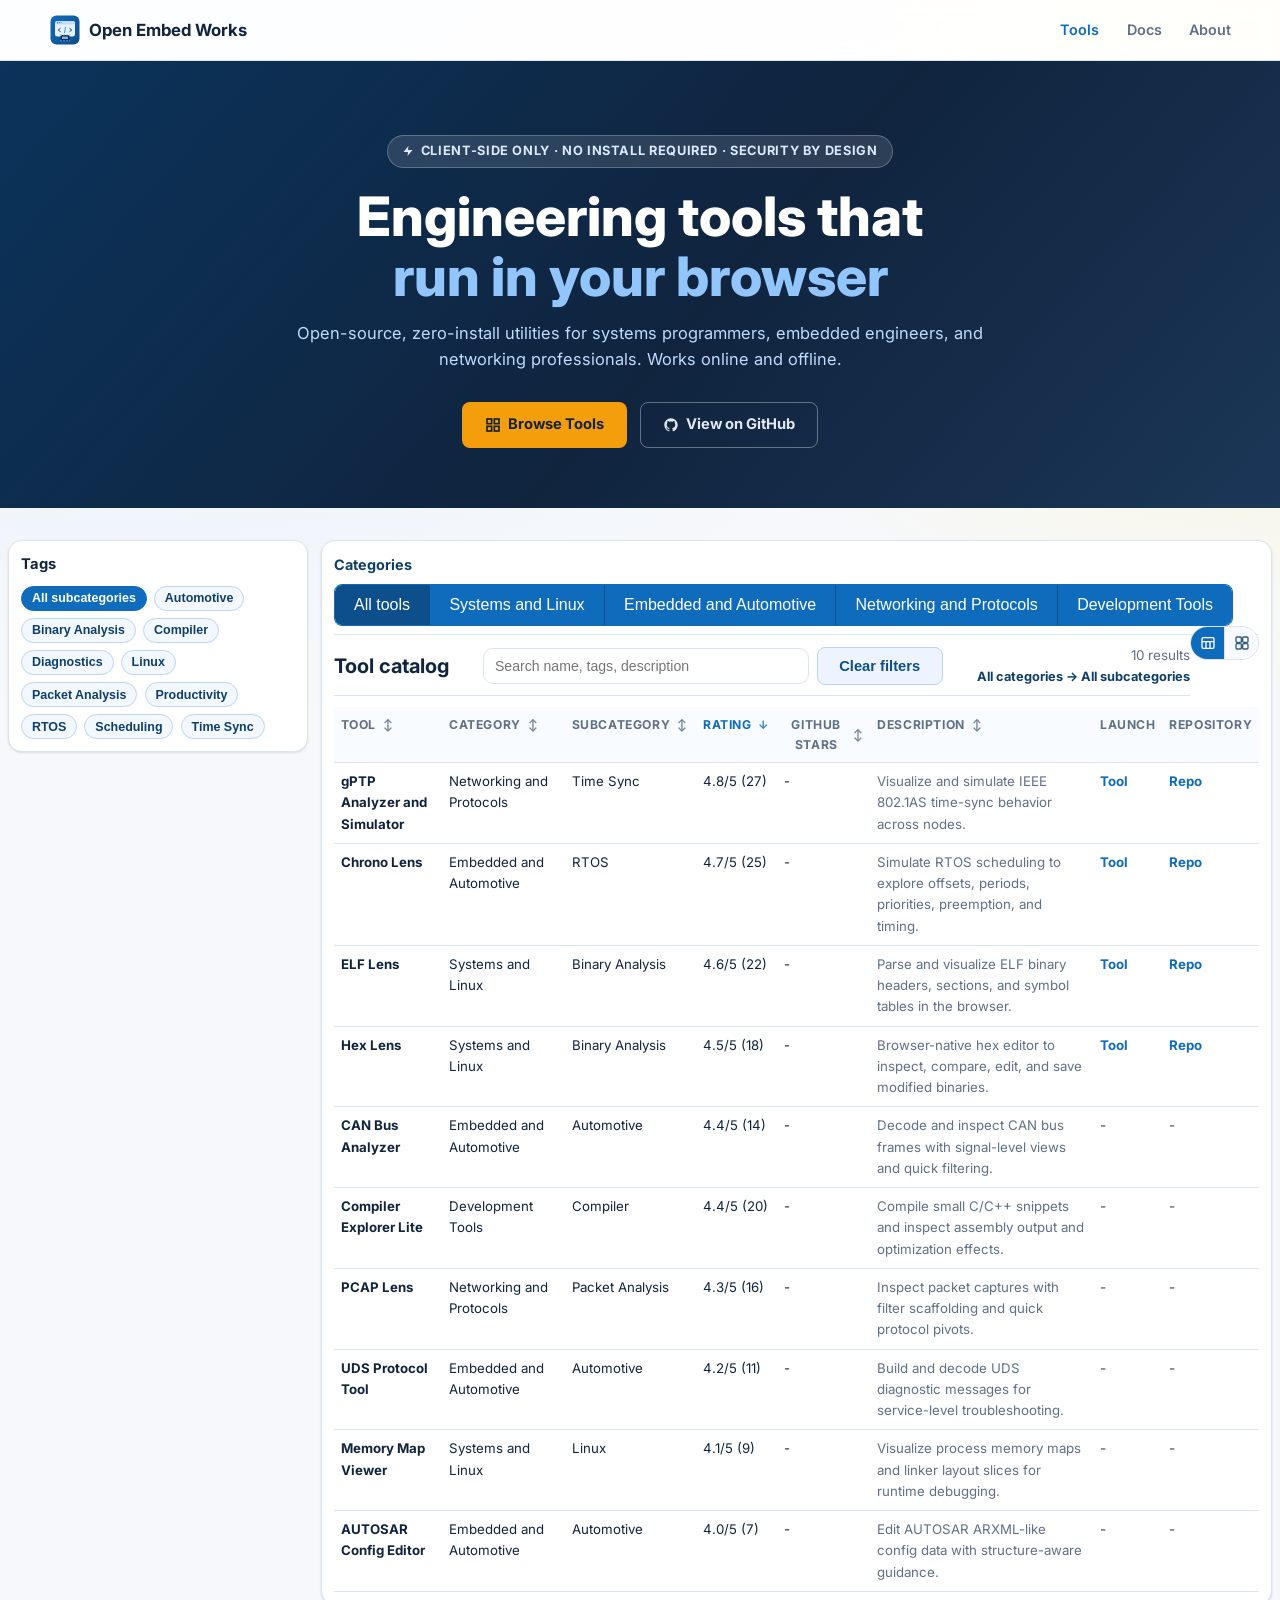
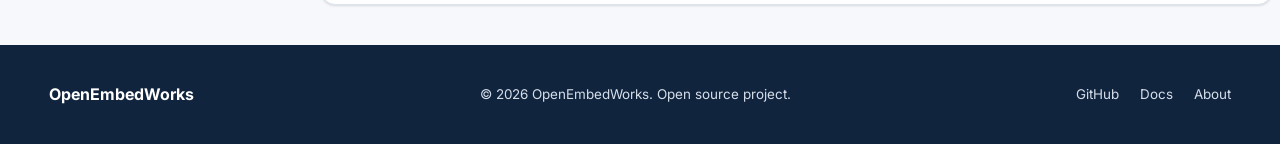
==== commit 683c943f: "Refine catalog links and docs content" ====
--- a/index.html
+++ b/index.html
@@ -201,7 +201,8 @@
                   <th scope="col" data-sort="rating"><button type="button" class="col-sort-btn">Rating <span class="sort-indicator" aria-hidden="true"></span></button></th>
                   <th scope="col" data-sort="stars"><button type="button" class="col-sort-btn">GitHub stars <span class="sort-indicator" aria-hidden="true"></span></button></th>
                   <th scope="col" data-sort="description"><button type="button" class="col-sort-btn">Description <span class="sort-indicator" aria-hidden="true"></span></button></th>
-                  <th scope="col">Action</th>
+                  <th scope="col">Launch</th>
+                  <th scope="col">Repository</th>
                 </tr>
               </thead>
               <tbody id="tools-table-body"></tbody>
@@ -263,8 +264,8 @@
           "category": "systems-linux",
           "tags": ["binary-analysis", "linux"],
           "description": "Browser-native hex editor to inspect, compare, edit, and save modified binaries.",
-          "url": "#",
-          "githubRepo": "openembedworks/openembedworks.github.io",
+          "url": "https://openembedworks.github.io/hexlens/",
+          "githubRepo": "openembedworks/hexlens",
           "rating": { "value": 4.5, "count": 18, "source": "seed" }
         },
         {
@@ -319,8 +320,8 @@
           "category": "embedded-automotive",
           "tags": ["rtos", "scheduling"],
           "description": "Simulate RTOS scheduling to explore offsets, periods, priorities, preemption, and timing.",
-          "url": "#",
-          "githubRepo": "openembedworks/ChronoLens",
+          "url": "https://openembedworks.github.io/chronolens/",
+          "githubRepo": "openembedworks/chronolens",
           "rating": { "value": 4.7, "count": 25, "source": "seed" }
         },
         {
@@ -329,8 +330,8 @@
           "category": "networking-protocols",
           "tags": ["timesync", "packet"],
           "description": "Visualize and simulate IEEE 802.1AS time-sync behavior across nodes.",
-          "url": "#",
-          "githubRepo": "openembedworks/timesync_sim",
+          "url": "https://openembedworks.github.io/gptplens/",
+          "githubRepo": "openembedworks/gptplens",
           "rating": { "value": 4.8, "count": 27, "source": "seed" }
         },
         {
--- a/assets/css/style.css
+++ b/assets/css/style.css
@@ -510,6 +510,28 @@
   font-weight: 700;
 }
 
+.tool-title-link {
+  color: inherit;
+  text-decoration: none;
+}
+
+.tool-title-link:hover {
+  text-decoration: underline;
+}
+
+.tool-actions {
+  display: inline-flex;
+  align-items: center;
+  gap: .6rem;
+  flex-wrap: wrap;
+}
+
+.tool-action-muted {
+  color: var(--color-muted);
+  font-size: .84rem;
+  font-weight: 600;
+}
+
 .tools-tiles {
   display: grid;
   grid-template-columns: repeat(auto-fill, minmax(230px, 1fr));
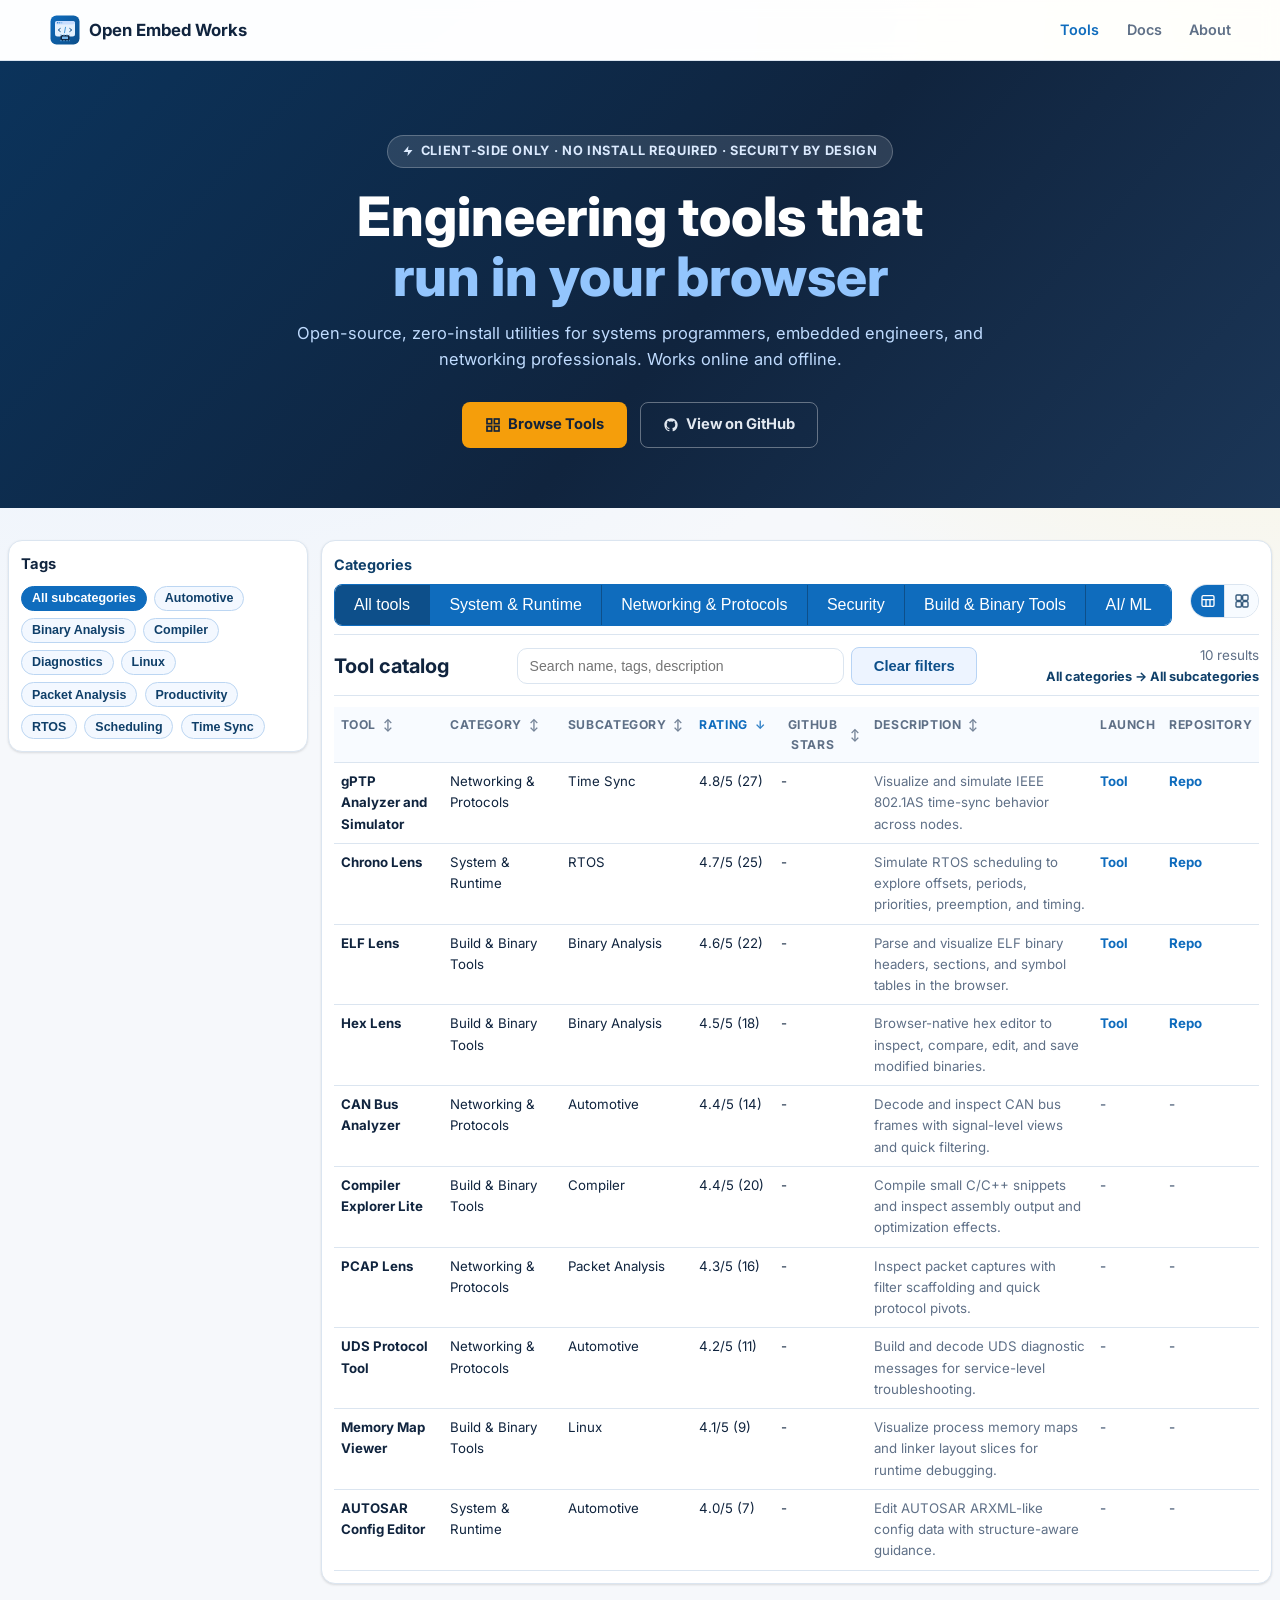
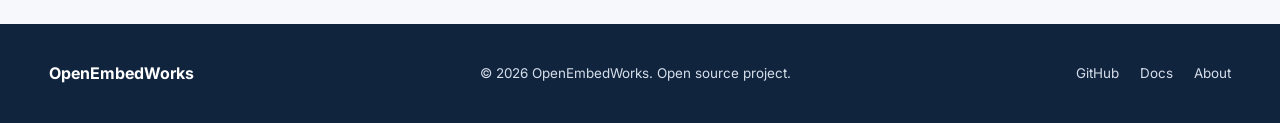
==== commit e7e7b495: "Restructure tool categories: System & Runtime, Networking & Protocols, Security, Build & Binary Tool" ====
--- a/index.html
+++ b/index.html
@@ -240,10 +240,11 @@
     {
       "_schemaVersion": "2.0",
       "categories": [
-        { "id": "systems-linux", "label": "Systems and Linux", "order": 1 },
-        { "id": "embedded-automotive", "label": "Embedded and Automotive", "order": 2 },
-        { "id": "networking-protocols", "label": "Networking and Protocols", "order": 3 },
-        { "id": "development-tools", "label": "Development Tools", "order": 4 }
+        { "id": "system-runtime", "label": "System & Runtime", "order": 1 },
+        { "id": "networking-protocols", "label": "Networking & Protocols", "order": 2 },
+        { "id": "security", "label": "Security", "order": 3 },
+        { "id": "build-binary-tools", "label": "Build & Binary Tools", "order": 4 },
+        { "id": "ai-ml", "label": "AI/ ML", "order": 5 }
       ],
       "tags": [
         { "id": "binary-analysis", "label": "Binary Analysis" },
@@ -261,7 +262,7 @@
         {
           "id": "hex-lens",
           "name": "Hex Lens",
-          "category": "systems-linux",
+          "category": "build-binary-tools",
           "tags": ["binary-analysis", "linux"],
           "description": "Browser-native hex editor to inspect, compare, edit, and save modified binaries.",
           "url": "https://openembedworks.github.io/hexlens/",
@@ -269,19 +270,19 @@
           "rating": { "value": 4.5, "count": 18, "source": "seed" }
         },
         {
-          "id": "elf-inspector",
-          "name": "ELF Inspector",
-          "category": "systems-linux",
+          "id": "elf-lens",
+          "name": "ELF Lens",
+          "category": "build-binary-tools",
           "tags": ["binary-analysis", "linux"],
           "description": "Parse and visualize ELF binary headers, sections, and symbol tables in the browser.",
-          "url": "#",
-          "githubRepo": "openembedworks/ElfFileAnalyzer",
+          "url": "https://openembedworks.github.io/elflens/",
+          "githubRepo": "openembedworks/elflens",
           "rating": { "value": 4.6, "count": 22, "source": "seed" }
         },
         {
           "id": "memory-map-viewer",
           "name": "Memory Map Viewer",
-          "category": "systems-linux",
+          "category": "build-binary-tools",
           "tags": ["linux", "binary-analysis"],
           "description": "Visualize process memory maps and linker layout slices for runtime debugging.",
           "url": "#",
@@ -290,7 +291,7 @@
         {
           "id": "can-bus-analyzer",
           "name": "CAN Bus Analyzer",
-          "category": "embedded-automotive",
+          "category": "networking-protocols",
           "tags": ["automotive", "diagnostics"],
           "description": "Decode and inspect CAN bus frames with signal-level views and quick filtering.",
           "url": "#",
@@ -299,7 +300,7 @@
         {
           "id": "uds-protocol-tool",
           "name": "UDS Protocol Tool",
-          "category": "embedded-automotive",
+          "category": "networking-protocols",
           "tags": ["automotive", "diagnostics"],
           "description": "Build and decode UDS diagnostic messages for service-level troubleshooting.",
           "url": "#",
@@ -308,7 +309,7 @@
         {
           "id": "autosar-config-editor",
           "name": "AUTOSAR Config Editor",
-          "category": "embedded-automotive",
+          "category": "system-runtime",
           "tags": ["automotive", "productivity"],
           "description": "Edit AUTOSAR ARXML-like config data with structure-aware guidance.",
           "url": "#",
@@ -317,7 +318,7 @@
         {
           "id": "chrono-lens",
           "name": "Chrono Lens",
-          "category": "embedded-automotive",
+          "category": "system-runtime",
           "tags": ["rtos", "scheduling"],
           "description": "Simulate RTOS scheduling to explore offsets, periods, priorities, preemption, and timing.",
           "url": "https://openembedworks.github.io/chronolens/",
@@ -346,7 +347,7 @@
         {
           "id": "compiler-explorer-lite",
           "name": "Compiler Explorer Lite",
-          "category": "development-tools",
+          "category": "build-binary-tools",
           "tags": ["compiler", "productivity"],
           "description": "Compile small C/C++ snippets and inspect assembly output and optimization effects.",
           "url": "#",
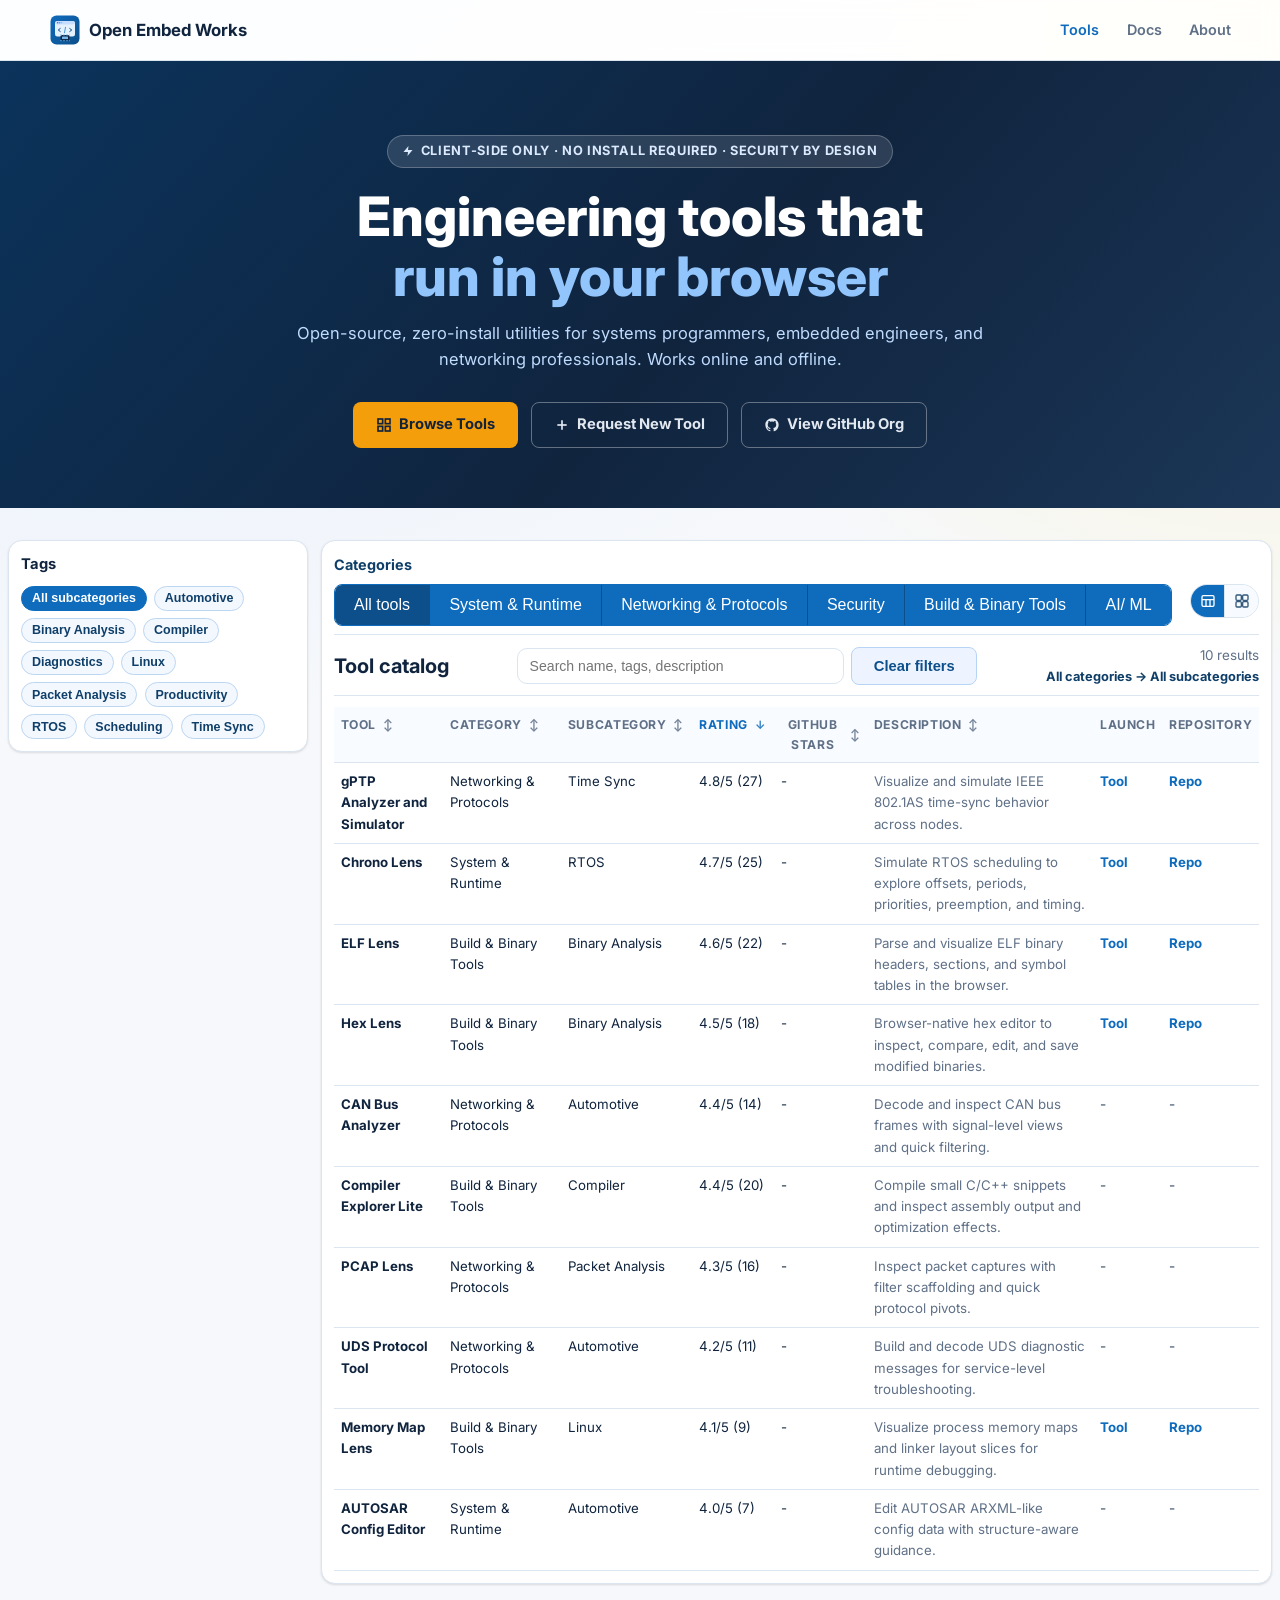
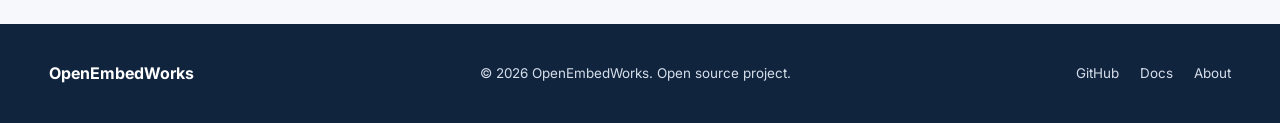
==== commit 0a29bd85: "Add automated tool-submission pipeline; migrate tools.json to tools-data.js - Add GitHub Actions wor" ====
--- a/index.html
+++ b/index.html
@@ -127,6 +127,15 @@
           </svg>
           Browse Tools
         </a>
+        <a href="https://github.com/openembedworks/openembedworks.github.io/issues/new?template=add-tool.yml"
+           class="btn btn-outline" target="_blank" rel="noopener noreferrer">
+          <!-- Plus icon -->
+          <svg width="16" height="16" viewBox="0 0 24 24" fill="none"
+               stroke="currentColor" stroke-width="2.5" aria-hidden="true">
+            <line x1="12" y1="5" x2="12" y2="19"/><line x1="5" y1="12" x2="19" y2="12"/>
+          </svg>
+          Request New Tool
+        </a>
         <a href="https://github.com/openembedworks" class="btn btn-outline"
            target="_blank" rel="noopener noreferrer">
           <!-- GitHub icon -->
@@ -140,7 +149,7 @@
               1.028 1.592 1.028 2.683 0 3.842-2.339 4.687-4.566 4.935.359.309.678.919.678 1.852 0
               1.336-.012 2.415-.012 2.743 0 .267.18.578.688.48C19.138 20.163 22 16.418 22 12c0-5.523-4.477-10-10-10z"/>
           </svg>
-          View on GitHub
+          View GitHub Org
         </a>
       </div>
     </div>
@@ -235,134 +244,15 @@
     </div>
   </footer>
 
-  <!-- Embedded fallback data for local file:// usage where fetch to JSON is blocked -->
-  <script id="tools-data" type="application/json">
-    {
-      "_schemaVersion": "2.0",
-      "categories": [
-        { "id": "system-runtime", "label": "System & Runtime", "order": 1 },
-        { "id": "networking-protocols", "label": "Networking & Protocols", "order": 2 },
-        { "id": "security", "label": "Security", "order": 3 },
-        { "id": "build-binary-tools", "label": "Build & Binary Tools", "order": 4 },
-        { "id": "ai-ml", "label": "AI/ ML", "order": 5 }
-      ],
-      "tags": [
-        { "id": "binary-analysis", "label": "Binary Analysis" },
-        { "id": "linux", "label": "Linux" },
-        { "id": "diagnostics", "label": "Diagnostics" },
-        { "id": "automotive", "label": "Automotive" },
-        { "id": "rtos", "label": "RTOS" },
-        { "id": "scheduling", "label": "Scheduling" },
-        { "id": "timesync", "label": "Time Sync" },
-        { "id": "packet", "label": "Packet Analysis" },
-        { "id": "compiler", "label": "Compiler" },
-        { "id": "productivity", "label": "Productivity" }
-      ],
-      "tools": [
-        {
-          "id": "hex-lens",
-          "name": "Hex Lens",
-          "category": "build-binary-tools",
-          "tags": ["binary-analysis", "linux"],
-          "description": "Browser-native hex editor to inspect, compare, edit, and save modified binaries.",
-          "url": "https://openembedworks.github.io/hexlens/",
-          "githubRepo": "openembedworks/hexlens",
-          "rating": { "value": 4.5, "count": 18, "source": "seed" }
-        },
-        {
-          "id": "elf-lens",
-          "name": "ELF Lens",
-          "category": "build-binary-tools",
-          "tags": ["binary-analysis", "linux"],
-          "description": "Parse and visualize ELF binary headers, sections, and symbol tables in the browser.",
-          "url": "https://openembedworks.github.io/elflens/",
-          "githubRepo": "openembedworks/elflens",
-          "rating": { "value": 4.6, "count": 22, "source": "seed" }
-        },
-        {
-          "id": "memory-map-viewer",
-          "name": "Memory Map Viewer",
-          "category": "build-binary-tools",
-          "tags": ["linux", "binary-analysis"],
-          "description": "Visualize process memory maps and linker layout slices for runtime debugging.",
-          "url": "#",
-          "rating": { "value": 4.1, "count": 9, "source": "seed" }
-        },
-        {
-          "id": "can-bus-analyzer",
-          "name": "CAN Bus Analyzer",
-          "category": "networking-protocols",
-          "tags": ["automotive", "diagnostics"],
-          "description": "Decode and inspect CAN bus frames with signal-level views and quick filtering.",
-          "url": "#",
-          "rating": { "value": 4.4, "count": 14, "source": "seed" }
-        },
-        {
-          "id": "uds-protocol-tool",
-          "name": "UDS Protocol Tool",
-          "category": "networking-protocols",
-          "tags": ["automotive", "diagnostics"],
-          "description": "Build and decode UDS diagnostic messages for service-level troubleshooting.",
-          "url": "#",
-          "rating": { "value": 4.2, "count": 11, "source": "seed" }
-        },
-        {
-          "id": "autosar-config-editor",
-          "name": "AUTOSAR Config Editor",
-          "category": "system-runtime",
-          "tags": ["automotive", "productivity"],
-          "description": "Edit AUTOSAR ARXML-like config data with structure-aware guidance.",
-          "url": "#",
-          "rating": { "value": 4.0, "count": 7, "source": "seed" }
-        },
-        {
-          "id": "chrono-lens",
-          "name": "Chrono Lens",
-          "category": "system-runtime",
-          "tags": ["rtos", "scheduling"],
-          "description": "Simulate RTOS scheduling to explore offsets, periods, priorities, preemption, and timing.",
-          "url": "https://openembedworks.github.io/chronolens/",
-          "githubRepo": "openembedworks/chronolens",
-          "rating": { "value": 4.7, "count": 25, "source": "seed" }
-        },
-        {
-          "id": "gptp-analyzer-simulator",
-          "name": "gPTP Analyzer and Simulator",
-          "category": "networking-protocols",
-          "tags": ["timesync", "packet"],
-          "description": "Visualize and simulate IEEE 802.1AS time-sync behavior across nodes.",
-          "url": "https://openembedworks.github.io/gptplens/",
-          "githubRepo": "openembedworks/gptplens",
-          "rating": { "value": 4.8, "count": 27, "source": "seed" }
-        },
-        {
-          "id": "pcap-lens",
-          "name": "PCAP Lens",
-          "category": "networking-protocols",
-          "tags": ["packet", "diagnostics"],
-          "description": "Inspect packet captures with filter scaffolding and quick protocol pivots.",
-          "url": "#",
-          "rating": { "value": 4.3, "count": 16, "source": "seed" }
-        },
-        {
-          "id": "compiler-explorer-lite",
-          "name": "Compiler Explorer Lite",
-          "category": "build-binary-tools",
-          "tags": ["compiler", "productivity"],
-          "description": "Compile small C/C++ snippets and inspect assembly output and optimization effects.",
-          "url": "#",
-          "rating": { "value": 4.4, "count": 20, "source": "seed" }
-        }
-      ]
-    }
-  </script>
-
   <!-- Inline script: set current year in footer (no extra request needed) -->
   <script>
     document.getElementById('footer-year').textContent = new Date().getFullYear();
   </script>
 
-  <!-- Main script: loads tools.json and renders cards, registers service worker -->
+  <!-- Tool catalog data: single source of truth, works over https:// and file:// -->
+  <script src="tools-data.js" defer></script>
+
+  <!-- Main script: reads window.OEW_TOOLS_DATA and renders cards, registers service worker -->
   <script src="assets/js/main.js" defer></script>
 
 </body>
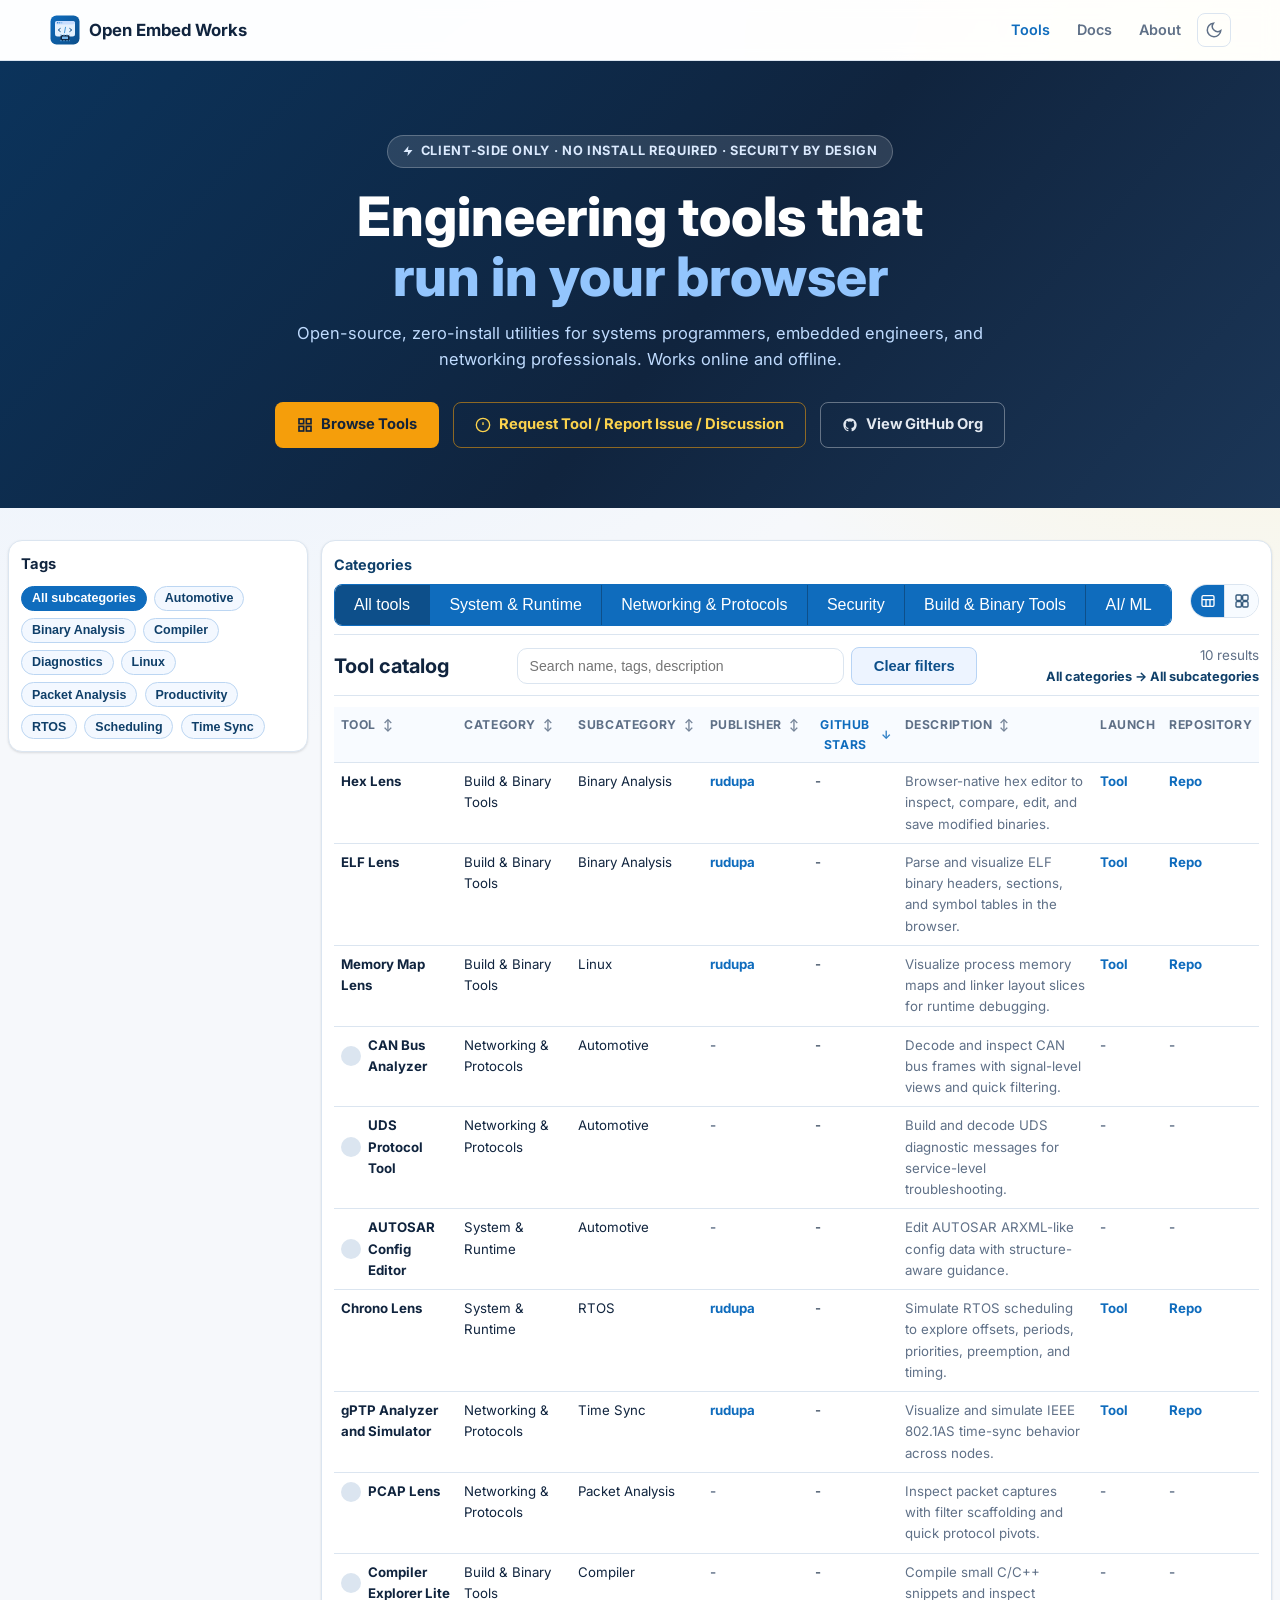
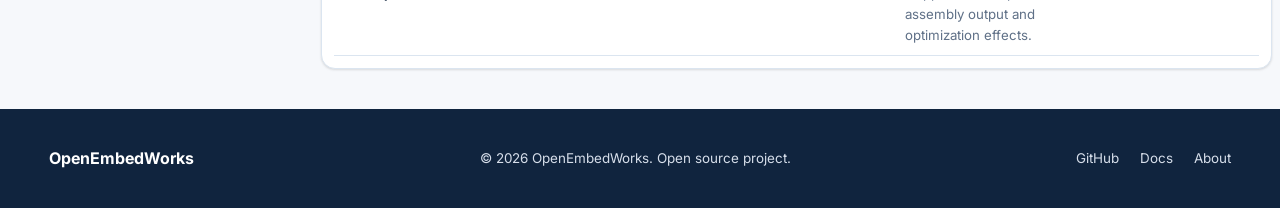
==== commit e3be14a3: "feat: dark/light theme toggle, publisher+logo columns, request tool/issue/discussion button - Add da" ====
--- a/index.html
+++ b/index.html
@@ -2,6 +2,8 @@
 <html lang="en">
 <head>
   <meta charset="UTF-8" />
+  <!-- Prevent flash of wrong theme before CSS renders -->
+  <script>try{var t=localStorage.getItem('oew-theme');if(t==='dark'||(t===null&&matchMedia('(prefers-color-scheme:dark)').matches))document.documentElement.setAttribute('data-theme','dark')}catch(e){}</script>
   <meta name="viewport" content="width=device-width, initial-scale=1.0" />
   <title>OpenEmbedWorks | Engineering Tools Catalog</title>
   <meta name="description" content="OpenEmbedWorks is a browser-native engineering tool catalog with faceted search, tags, ratings, and offline-friendly access." />
@@ -89,11 +91,17 @@
       </a>
 
       <!-- Navigation links -->
-      <ul class="nav-links" role="list">
-        <li><a href="#tools"  aria-current="page">Tools</a></li>
-        <li><a href="./docs.html">Docs</a></li>
-        <li><a href="./about.html">About</a></li>
-      </ul>
+      <div class="nav-right">
+        <ul class="nav-links" role="list">
+          <li><a href="#tools"  aria-current="page">Tools</a></li>
+          <li><a href="./docs.html">Docs</a></li>
+          <li><a href="./about.html">About</a></li>
+        </ul>
+        <button class="theme-toggle" id="theme-toggle" aria-label="Toggle theme" title="Toggle dark/light theme">
+          <svg class="icon-moon" width="18" height="18" viewBox="0 0 24 24" fill="none" stroke="currentColor" stroke-width="2" aria-hidden="true"><path d="M21 12.79A9 9 0 1 1 11.21 3 7 7 0 0 0 21 12.79z"/></svg>
+          <svg class="icon-sun" width="18" height="18" viewBox="0 0 24 24" fill="none" stroke="currentColor" stroke-width="2" aria-hidden="true"><circle cx="12" cy="12" r="5"/><line x1="12" y1="1" x2="12" y2="3"/><line x1="12" y1="21" x2="12" y2="23"/><line x1="4.22" y1="4.22" x2="5.64" y2="5.64"/><line x1="18.36" y1="18.36" x2="19.78" y2="19.78"/><line x1="1" y1="12" x2="3" y2="12"/><line x1="21" y1="12" x2="23" y2="12"/><line x1="4.22" y1="19.78" x2="5.64" y2="18.36"/><line x1="18.36" y1="5.64" x2="19.78" y2="4.22"/></svg>
+        </button>
+      </div>
     </div>
   </nav>
 
@@ -127,14 +135,16 @@
           </svg>
           Browse Tools
         </a>
-        <a href="https://github.com/openembedworks/openembedworks.github.io/issues/new?template=add-tool.yml"
-           class="btn btn-outline" target="_blank" rel="noopener noreferrer">
-          <!-- Plus icon -->
+        <a href="https://github.com/openembedworks/openembedworks.github.io/issues/new/choose"
+           class="btn btn-outline btn-outline-amber" target="_blank" rel="noopener noreferrer">
+          <!-- GitHub issue icon -->
           <svg width="16" height="16" viewBox="0 0 24 24" fill="none"
-               stroke="currentColor" stroke-width="2.5" aria-hidden="true">
-            <line x1="12" y1="5" x2="12" y2="19"/><line x1="5" y1="12" x2="19" y2="12"/>
+               stroke="currentColor" stroke-width="2" aria-hidden="true">
+            <circle cx="12" cy="12" r="10"/>
+            <line x1="12" y1="8" x2="12" y2="12"/>
+            <line x1="12" y1="16" x2="12.01" y2="16"/>
           </svg>
-          Request New Tool
+          Request Tool / Report Issue / Discussion
         </a>
         <a href="https://github.com/openembedworks" class="btn btn-outline"
            target="_blank" rel="noopener noreferrer">
@@ -207,7 +217,7 @@
                   <th scope="col" data-sort="name"><button type="button" class="col-sort-btn">Tool <span class="sort-indicator" aria-hidden="true"></span></button></th>
                   <th scope="col" data-sort="category"><button type="button" class="col-sort-btn">Category <span class="sort-indicator" aria-hidden="true"></span></button></th>
                   <th scope="col" data-sort="subcategory"><button type="button" class="col-sort-btn">Subcategory <span class="sort-indicator" aria-hidden="true"></span></button></th>
-                  <th scope="col" data-sort="rating"><button type="button" class="col-sort-btn">Rating <span class="sort-indicator" aria-hidden="true"></span></button></th>
+                  <th scope="col" data-sort="publisher"><button type="button" class="col-sort-btn">Publisher <span class="sort-indicator" aria-hidden="true"></span></button></th>
                   <th scope="col" data-sort="stars"><button type="button" class="col-sort-btn">GitHub stars <span class="sort-indicator" aria-hidden="true"></span></button></th>
                   <th scope="col" data-sort="description"><button type="button" class="col-sort-btn">Description <span class="sort-indicator" aria-hidden="true"></span></button></th>
                   <th scope="col">Launch</th>
@@ -254,6 +264,7 @@
 
   <!-- Main script: reads window.OEW_TOOLS_DATA and renders cards, registers service worker -->
   <script src="assets/js/main.js" defer></script>
+  <script src="assets/js/theme.js" defer></script>
 
 </body>
 </html>
--- a/assets/css/style.css
+++ b/assets/css/style.css
@@ -103,6 +103,37 @@
   text-decoration: none;
 }
 
+.nav-right {
+  display: flex;
+  align-items: center;
+  gap: 1rem;
+}
+
+.theme-toggle {
+  background: transparent;
+  border: 1px solid var(--color-border);
+  border-radius: var(--radius-sm);
+  color: var(--color-muted);
+  cursor: pointer;
+  width: 2.1rem;
+  height: 2.1rem;
+  display: inline-flex;
+  align-items: center;
+  justify-content: center;
+  flex-shrink: 0;
+  padding: 0;
+}
+
+.theme-toggle:hover {
+  color: var(--color-text);
+  background: var(--color-surface);
+}
+
+/* Show moon in light mode, sun in dark mode */
+.icon-sun { display: none; }
+[data-theme="dark"] .icon-sun { display: block; }
+[data-theme="dark"] .icon-moon { display: none; }
+
 .hero {
   background: linear-gradient(132deg, #0b335b 0%, #10243e 55%, #1b3657 100%);
   color: #fff;
@@ -180,6 +211,16 @@
 
 .btn-outline:hover {
   background: rgba(255, 255, 255, .09);
+  text-decoration: none;
+}
+
+.btn-outline-amber {
+  color: #fcd34d;
+  border-color: rgba(245, 158, 11, .55);
+}
+
+.btn-outline-amber:hover {
+  background: rgba(245, 158, 11, .12);
   text-decoration: none;
 }
 
@@ -501,8 +542,31 @@
   font-weight: 700;
 }
 
+.cell-tool-inner {
+  display: flex;
+  align-items: center;
+  gap: .45rem;
+}
+
 .cell-description {
   color: var(--color-muted);
+}
+
+.tool-logo {
+  width: 20px;
+  height: 20px;
+  border-radius: 50%;
+  flex-shrink: 0;
+  object-fit: cover;
+}
+
+.tool-logo-placeholder {
+  display: inline-block;
+  width: 20px;
+  height: 20px;
+  border-radius: 50%;
+  background: var(--color-border);
+  flex-shrink: 0;
 }
 
 .tool-table-link {
@@ -551,6 +615,10 @@
 .tool-tile-title {
   font-size: .92rem;
   line-height: 1.3;
+  display: flex;
+  align-items: center;
+  gap: .4rem;
+  flex-wrap: wrap;
 }
 
 .tool-tile-meta,
@@ -721,3 +789,101 @@
 @media (max-width: 420px) {
   .nav-brand span { display: none; }
 }
+
+/* ============================================================
+   Dark theme
+   ============================================================ */
+[data-theme="dark"] {
+  --color-bg: #0d1117;
+  --color-surface: #161b22;
+  --color-border: #30363d;
+  --color-primary: #58a6ff;
+  --color-primary-dark: #388bfd;
+  --color-text: #e6edf3;
+  --color-muted: #8b949e;
+  --color-footer-bg: #010409;
+  --color-footer-text: #8b949e;
+  --shadow-sm: 0 1px 3px rgba(0,0,0,.4), 0 1px 2px rgba(0,0,0,.3);
+  --shadow-md: 0 10px 26px rgba(0,0,0,.5);
+}
+
+[data-theme="dark"] body {
+  background:
+    radial-gradient(circle at 10% -20%, #0d2142, transparent 45%),
+    radial-gradient(circle at 100% 0%, #1a1200, transparent 32%),
+    var(--color-bg);
+}
+
+[data-theme="dark"] .site-nav {
+  background: rgba(13, 17, 23, .92);
+}
+
+[data-theme="dark"] .search-input,
+[data-theme="dark"] .sort-select {
+  background: var(--color-surface);
+  color: var(--color-text);
+  border-color: var(--color-border);
+  color-scheme: dark;
+}
+
+[data-theme="dark"] .btn-clear {
+  background: #1c2d40;
+  color: var(--color-primary);
+  border-color: #2d4a66;
+}
+
+[data-theme="dark"] .btn-clear:hover { background: #243a52; }
+
+[data-theme="dark"] .facet-list { border-color: #2d5a8e; }
+
+[data-theme="dark"] .facet-btn {
+  background: #1c3a5c;
+  color: #c8dfff;
+  border-color: #2d5a8e;
+}
+
+[data-theme="dark"] .facet-btn.is-active {
+  background: #1f5090;
+  color: #fff;
+}
+
+[data-theme="dark"] .subfacet-btn {
+  background: #1c2d40;
+  color: #7ec8e3;
+  border-color: #2d4a66;
+}
+
+[data-theme="dark"] .subfacet-btn.is-active {
+  background: var(--color-primary);
+  color: #0d1117;
+  border-color: var(--color-primary);
+}
+
+[data-theme="dark"] .view-btn {
+  background: #1c2d40;
+  color: var(--color-muted);
+}
+
+[data-theme="dark"] .view-btn.is-active {
+  background: var(--color-primary);
+  color: #0d1117;
+}
+
+[data-theme="dark"] .tools-table th { background: #111820; }
+
+[data-theme="dark"] .tools-table tbody tr:hover { background: #1c2d40; }
+
+[data-theme="dark"] .tool-tile { background: var(--color-surface); }
+
+[data-theme="dark"] .tool-tile-meta,
+[data-theme="dark"] .tool-tile-rating { color: #7fa5c5; }
+
+[data-theme="dark"] .active-path,
+[data-theme="dark"] .catalog-categories-bar h3 { color: #7fa5c5; }
+
+[data-theme="dark"] .col-sort-btn.is-active { color: var(--color-primary); }
+
+[data-theme="dark"] .skeleton {
+  background: linear-gradient(90deg, #21262d 25%, #30363d 50%, #21262d 75%);
+  background-size: 200% 100%;
+}
